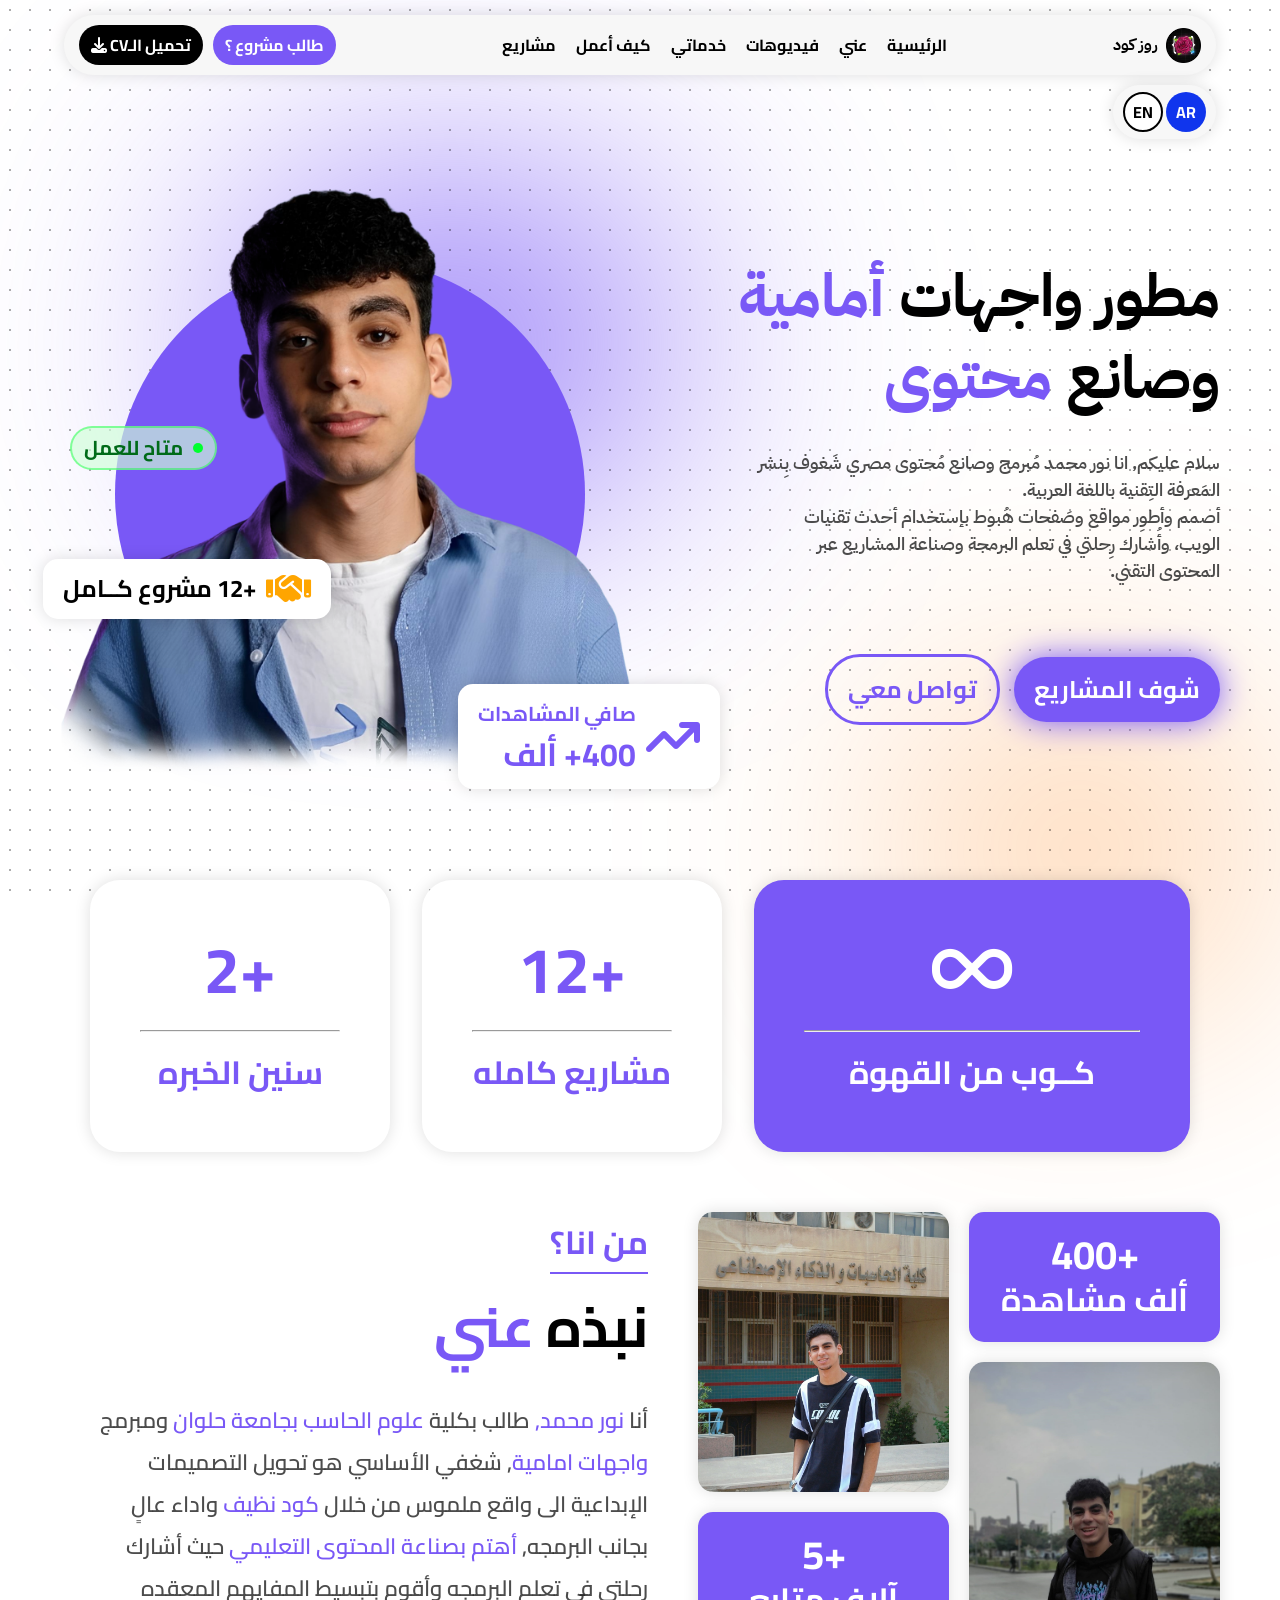
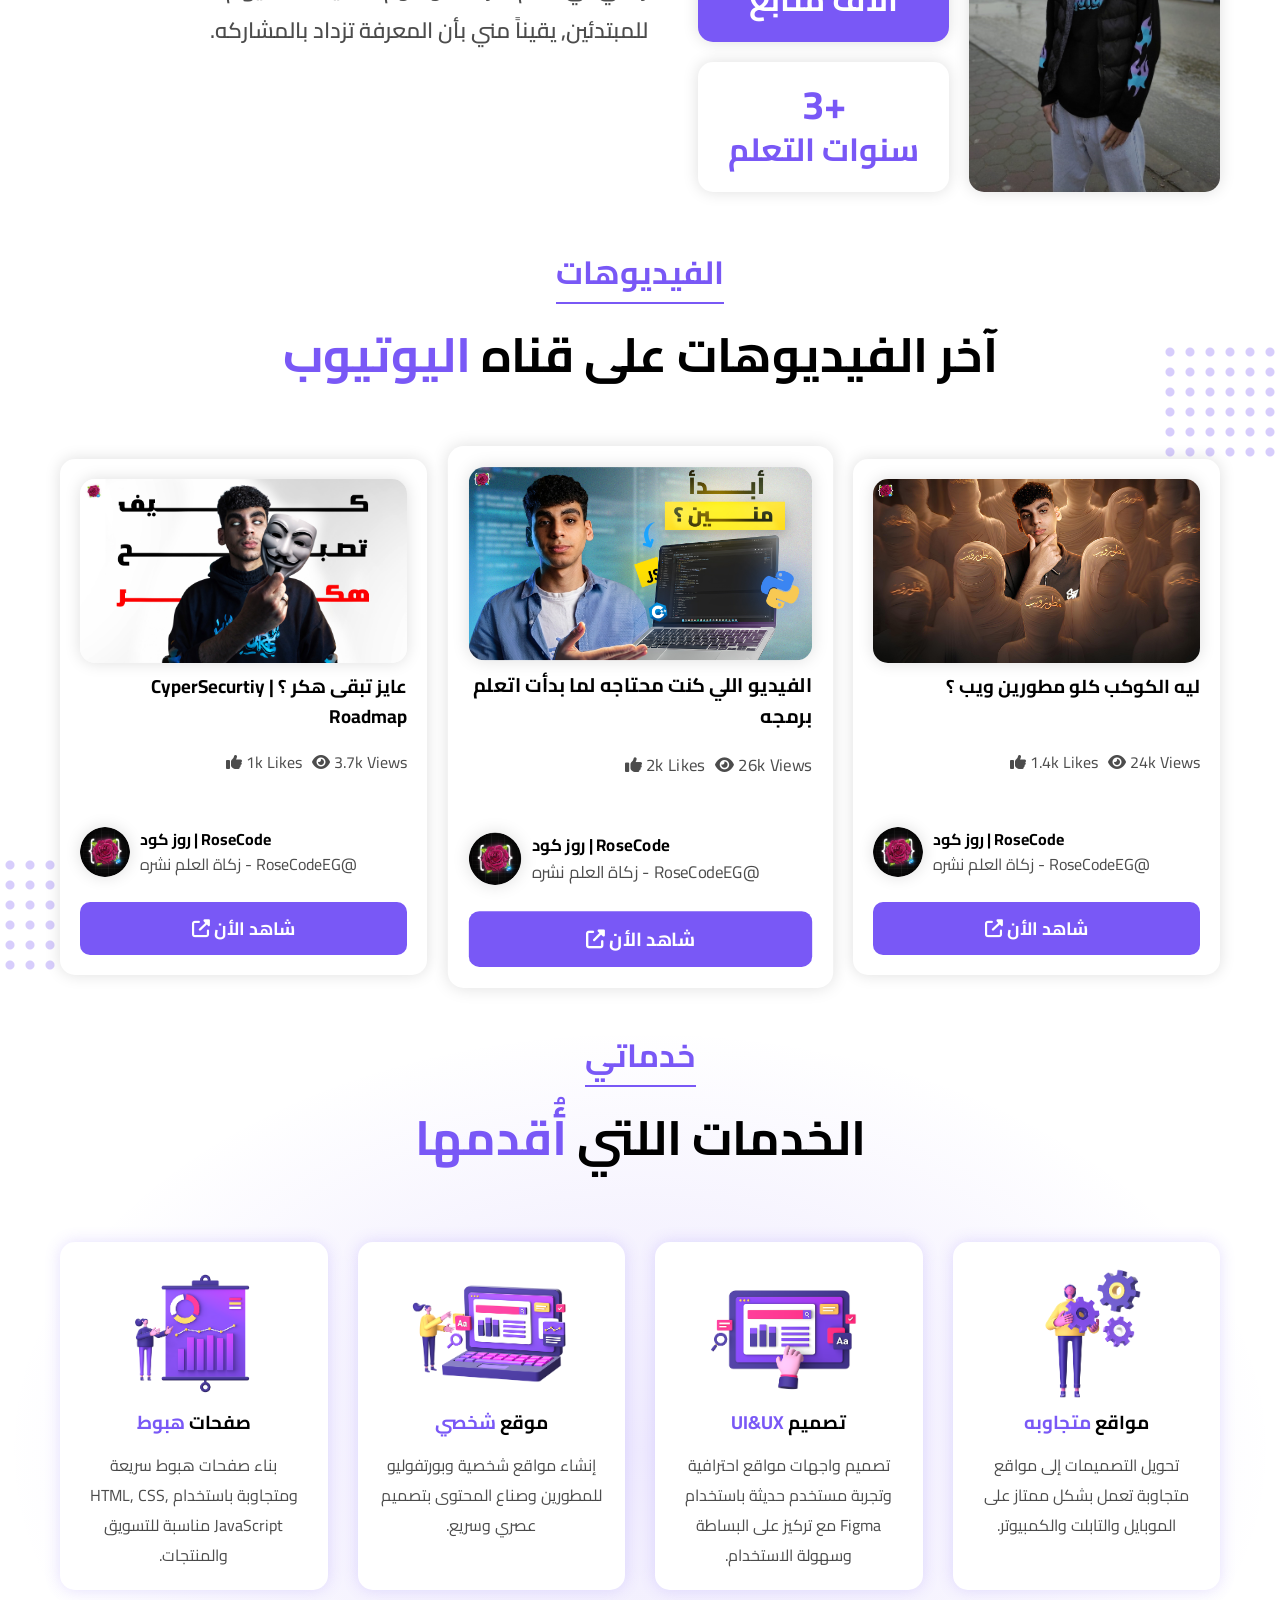
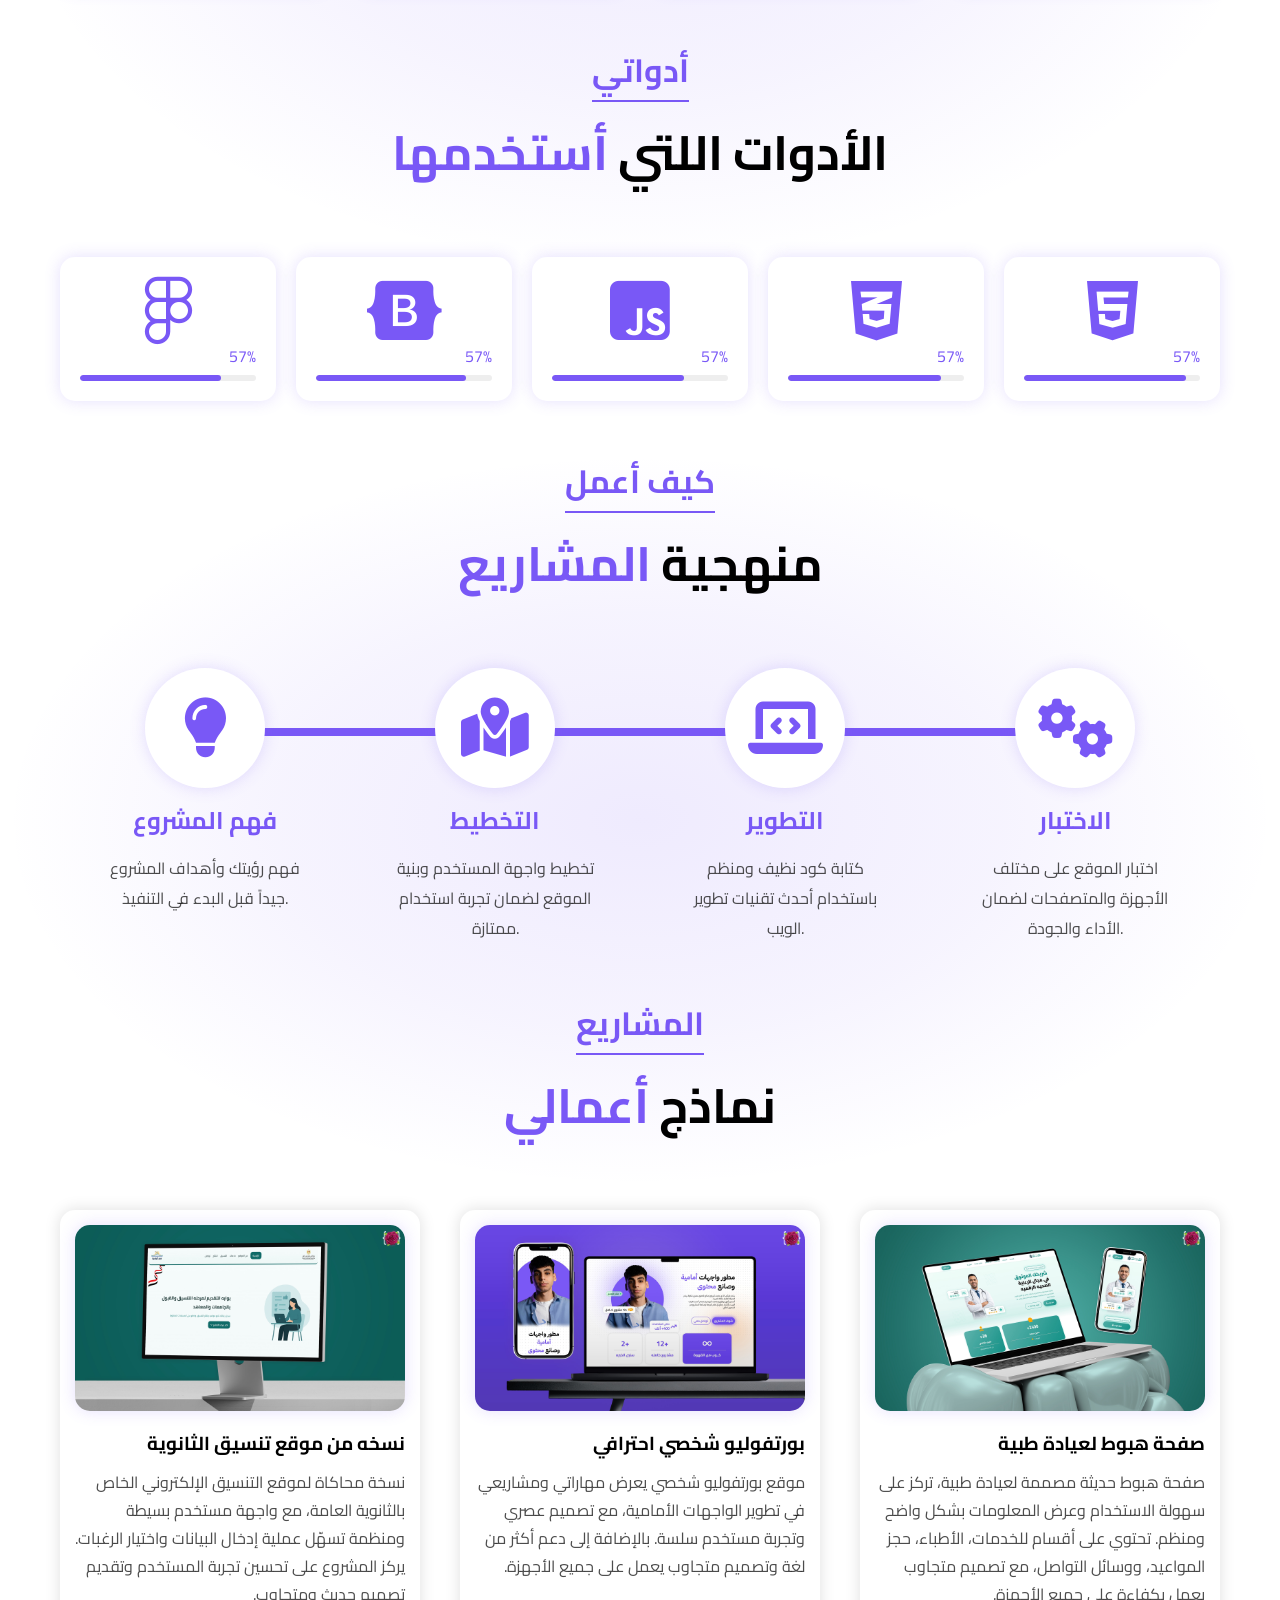
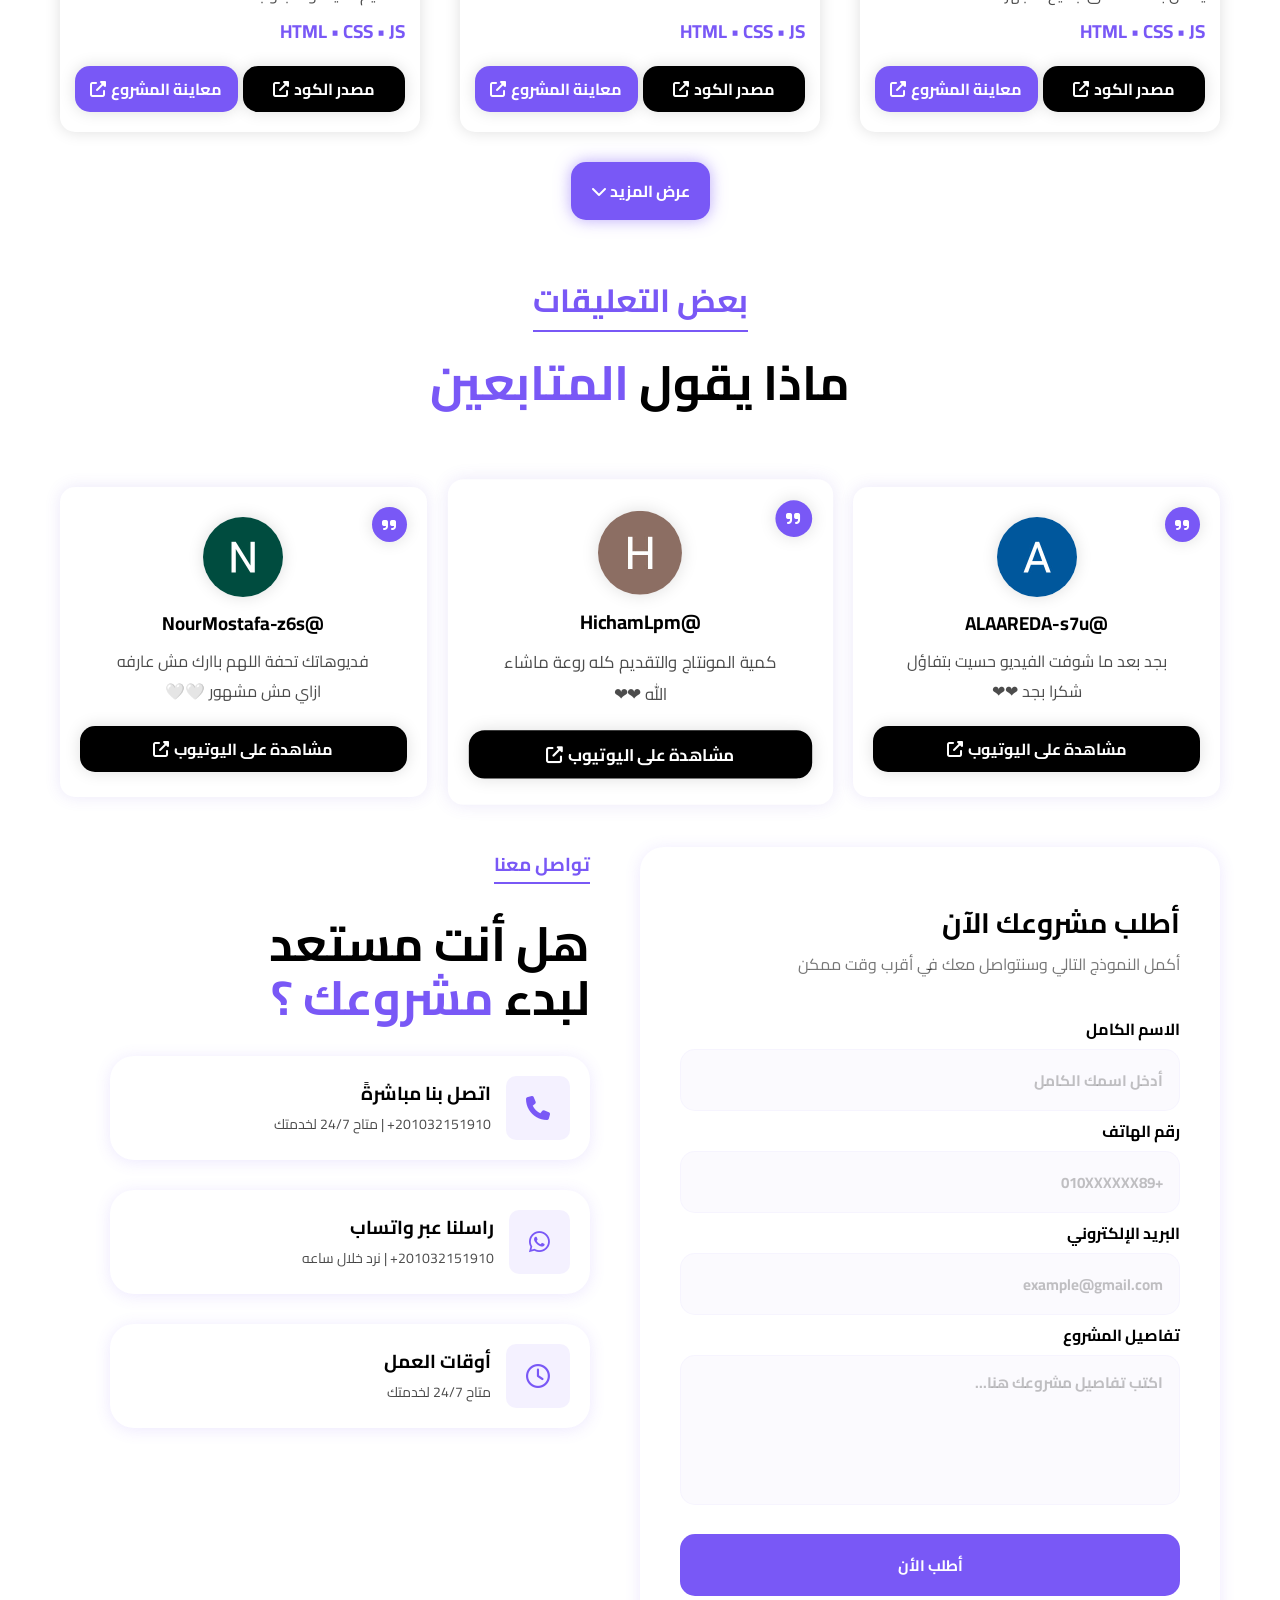
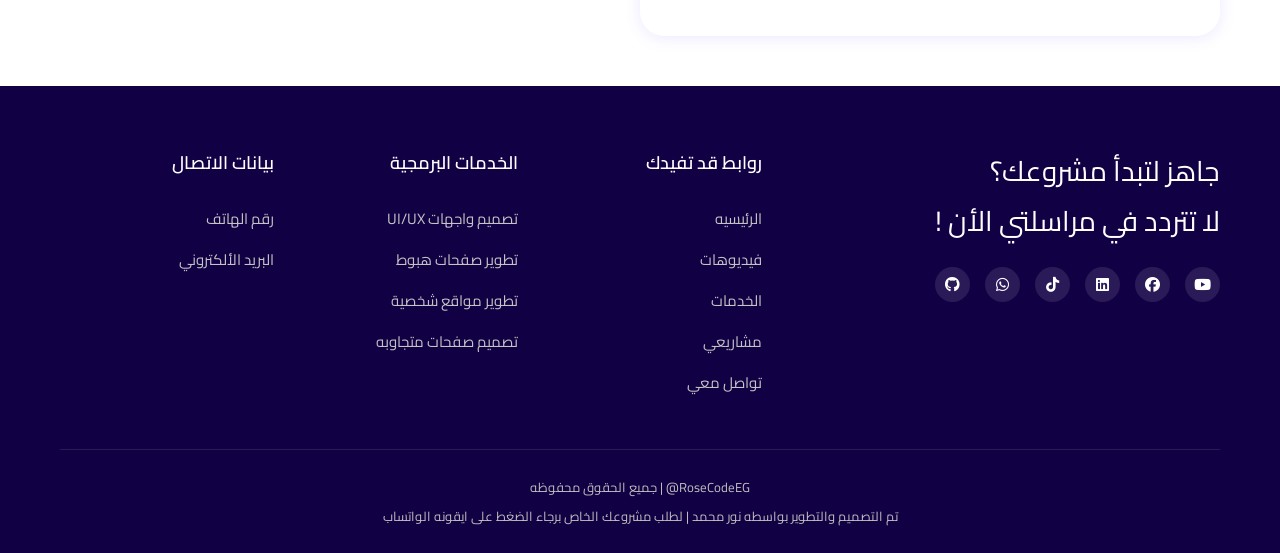
==== index.html @ 8aca24be "Add files via upload" ====
<!DOCTYPE html>
<html lang="ar" dir="rtl">
<head>
    <meta charset="UTF-8">
    <meta name="viewport" content="width=device-width, initial-scale=1.0">
    <title>نور محمد | روز كود</title>
    <!-- Favicon -->
    <link rel="icon" type="image/x-icon" href="assets/favicon/favicon.ico">
    <link rel="icon" type="image/png" sizes="32x32" href="assets/favicon/favicon-32x32.png">
    <link rel="icon" type="image/png" sizes="16x16" href="assets/favicon/favicon-16x16.png">
    <link rel="apple-touch-icon" sizes="180x180" href="assets/favicon/apple-touch-icon.png">
    <link rel="icon" type="image/png" sizes="192x192" href="assets/favicon/android-chrome-192x192.png">
    <link rel="icon" type="image/png" sizes="512x512" href="assets/favicon/android-chrome-512x512.png">
    <!-- font awesome -->
    <link rel="stylesheet" href="https://cdnjs.cloudflare.com/ajax/libs/font-awesome/6.5.1/css/all.min.css">
    <!-- CSS -->
    <link rel="stylesheet" href="style.css">
</head>
<body>
    <header>
        <nav>
            <div class="container">
                <div class="navbar">
                    <div class="logo">
                        <a href="#hero"><img src="assets/RoseCodeLogo.png" alt="logo"></a>
                        <a href="#hero" class="logo-text">روز كود</a>
                    </div>
                    <div class="center-menu">
                        <a href="#hero">الرئيسية</a>
                        <a href="#about">عني</a>
                        <a href="#videos">فيديوهات</a>
                        <a href="#services">خدماتي</a>
                        <a href="#howiwork">كيف أعمل</a>
                        <a href="#projects">مشاريع</a>
                    </div>
                    <div class="left-menu">
                        <a href="#contactus" class="gotoproj">طالب مشروع ؟</a>
                        <a href="#" class="download-cv" download>تحميل الـCV <i class="fa-solid fa-download"></i></a>
                        <div class="toggleBtn"><i class="fas fa-bars"></i></div>
                    </div>
                    <div class="lang-btn">
                        <a href="index.html" class="active">AR</a>
                        <a href="index_en.html">EN</a>
                    </div>
                </div>
            </div>
        </nav>
    </header>
    <main>
        <div class="glow glow-purple"></div>
        <div class="glow glow-orange"></div>
        <section class="hero fadeup" id="hero">
            <div class="container">
                <div class="rightside">
                    <h1>مطور واجهات <span>أمامية</span><br>وصانع <span>محتوى</span></h1>
                    <p>سلام عليكم, انا نور محمد مُبرمج وصانع مُحتوى مصري شَغوف بِنشر المَعرفة
                    التِقنية باللغة العربية. <br>أصمم وأطوِر مواقع وصَفحات هُبوط بإستخدام أحدث تقنيات الويب، وأُشارك رِحلتي في تعلم البرمجة وصناعة المشاريع عبر المحتوى التقني. </p>
                    <a href="#projects" class="gotoproduct">شوف المشاريع</a>
                    <a href="#contactus" class="gotocontact">تواصل معي</a>
                </div>
                <div class="leftside">
                    <div class="purple-circle"></div>
                    <img src="assets/person.png" alt="person">
                    <div class="totalviewbadge">
                        <i class="fa-solid fa-arrow-trend-up"></i>
                        <p>صافي المشاهدات <br><span>400+ ألف</span></p>
                    </div>
                    <div class="projectbadge">
                        <i class="fa-solid fa-handshake"></i>
                        <p>+12 مشروع كــامل</p>
                    </div>
                    <div class="freeforhirebadge">
                        <div></div>
                        <p>متاح للعمل</p>
                    </div>
                </div>
            </div>
        </section>
        <section class="stats">
            <div class="container fadeup">
                <div class="col col1">
                    <h2><i class="fas fa-infinity"></i></h2>
                    <hr>
                    <h3>كــوب من القهوة</h3>
                </div>
                <div class="col">
                    <h2 data-target="12" class="counter">0</h2>
                    <hr>
                    <h3>مشاريع كامله</h3>
                </div>
                <div class="col">
                    <h2 data-target="2" class="counter">0</h2>
                    <hr>
                    <h3>سنين الخبره</h3>
                </div>
            </div>
        </section>
        <section class="about" id="about">
            <div class="container">
                <div class="rightside">
                    <div class="gallery">
                        <div class="card"><span class="counter" data-target="400" >0</span> ألف مشاهدة</div>
                        <div class="img img1"></div>
                        <div class="img img2"></div>
                        <div class="card"><span class="counter" data-target="5" >0</span> آلاف متابع</div>
                        <div class="card exp"><span class="counter" data-target="3" >0</span> سنوات التعلم</div>
                    </div>
                </div>
                <div class="leftside">
                    <h3>من انا؟</h3>
                    <h2>نبذه <span>عني</span></h2>
                    <p>أنا <span>نور محمد, </span>طالب بكلية <span>علوم الحاسب بجامعة حلوان</span>
                    ومبرمج <span>واجهات امامية</span>, شغفي الأساسي هو تحويل التصميمات الإبداعية الى واقع ملموس من خلال 
                    <span>كود نظيف </span>واداء عالٍ<br>
                    بجانب البرمجه, <span>أهتم بصناعة المحتوى التعليمي</span> حيث أشارك رحلتي في تعلم البرمجه وأقوم بتبسيط المفايهم المعقده للمبتدئين, يقيناً مني بأن المعرفة تزداد بالمشاركه.
                    </p>
                </div>
            </div>
        </section>
        <section class="videos" id="videos">
            <div class="container">
                <div class="section-header">
                    <h3>الفيديوهات</h3>
                    <h2>آخر الفيديوهات على قناه <span> اليوتيوب</span></h2>
                </div>
                <div class="cards">
                    <div class="card">
                        <img src="assets/thumbnails/1.jpg" alt="photo">
                        <h3>ليه الكوكب كلو مطورين ويب ؟</h3>
                        <div class="statsbox">
                            <p>24k Views <i class="fas fa-eye"></i></p>
                            <p>1.4k Likes <i class="fa-solid fa-thumbs-up"></i></p>
                        </div>
                        <div class="channelbox">
                            <div class="content">
                                <a href="https://www.youtube.com/@RoseCodeEG">RoseCode  |  روز كود</p></a>
                                <a href="https://www.youtube.com/@RoseCodeEG"><span>@RoseCodeEG - زكاة العلم نشره</span></a>
                            </div>
                            <div class="logo"><a href="https://www.youtube.com/@RoseCodeEG"><img src="/assets/RoseCodeLogo.png" alt="logo"></a></div>
                        </div>
                        <div class="watchnowbtn"><a href="https://www.youtube.com/watch?v=jI1-tFvNJcE&t=11s">شاهد الأن <i class="fas fa-external-link-alt"></i></a></div>
                    </div>
                    <div class="card main">
                        <img src="assets/thumbnails/2.jpg" alt="photo">
                        <h3>الفيديو اللي كنت محتاجه لما بدأت اتعلم برمجه</h3>
                        <div class="statsbox">
                            <p>26k Views <i class="fas fa-eye"></i></p>
                            <p>2k Likes <i class="fa-solid fa-thumbs-up"></i></p>
                        </div>
                        <div class="channelbox">
                            <div class="content">
                                <a href="https://www.youtube.com/@RoseCodeEG">RoseCode  |  روز كود</p></a>
                                <a href="https://www.youtube.com/@RoseCodeEG"><span>@RoseCodeEG - زكاة العلم نشره</span></a>
                            </div>
                            <div class="logo"><a href="https://www.youtube.com/@RoseCodeEG"><img src="/assets/RoseCodeLogo.png" alt="logo"></a></div>
                        </div>
                        <div class="watchnowbtn"><a href="https://www.youtube.com/watch?v=Goh_KsaN2PU&t=431s">شاهد الأن <i class="fas fa-external-link-alt"></i></a></div>
                    </div>
                    <div class="card">
                        <img src="assets/thumbnails/3.jpg" alt="photo">
                        <h3>عايز تبقى هكر ؟ | CyperSecurtiy Roadmap</h3>
                        <div class="statsbox">
                            <p>3.7k Views <i class="fas fa-eye"></i></p>
                            <p>1k Likes <i class="fa-solid fa-thumbs-up"></i></p>
                        </div>
                        <div class="channelbox">
                            <div class="content">
                                <a href="https://www.youtube.com/@RoseCodeEG">RoseCode  |  روز كود</p></a>
                                <a href="https://www.youtube.com/@RoseCodeEG"><span>@RoseCodeEG - زكاة العلم نشره</span></a>
                            </div>
                            <div class="logo"><a href="https://www.youtube.com/@RoseCodeEG"><img src="/assets/RoseCodeLogo.png" alt="logo"></a></div>
                        </div>
                        <div class="watchnowbtn"><a href="https://www.youtube.com/watch?v=HfVN5BPHizQ&t=1s">شاهد الأن <i class="fas fa-external-link-alt"></i></a></div>
                    </div>
                </div>
            </div>
        </section>
        <section class="services" id="services">
            <div class="container">
                <div class="section-header">
                    <h3>خدماتي</h3>
                    <h2>الخدمات اللتي <span> أُقدمها</span></h2>
                </div>
                <div class="cards">
                    <div class="card">
                        <img src="assets/icons/resbonsive.png" alt="service-photo">
                        <h3>مواقع <span>متجاوبه</span></h3>
                        <p>تحويل التصميمات إلى مواقع متجاوبة تعمل بشكل ممتاز على الموبايل والتابلت والكمبيوتر.</p>
                    </div>
                    <div class="card">
                        <img src="assets/icons/ui.png" alt="service-photo">
                        <h3>تصميم <span>UI&UX</span></h3>
                        <p>تصميم واجهات مواقع احترافية وتجربة مستخدم حديثة باستخدام Figma مع تركيز على البساطة وسهولة الاستخدام.</p>
                    </div>
                    <div class="card">
                        <img src="assets/icons/portfolio.png" alt="service-photo">
                        <h3>موقع <span>شخصي</span></h3>
                        <p>إنشاء مواقع شخصية وبورتفوليو للمطورين وصناع المحتوى بتصميم عصري وسريع.</p>
                    </div>
                    <div class="card">
                        <img src="assets/icons/landing.png" alt="service-photo">
                        <h3>صفحات <span>هبوط</span></h3>
                        <p>بناء صفحات هبوط سريعة ومتجاوبة باستخدام HTML, CSS, JavaScript مناسبة للتسويق والمنتجات.</p>
                    </div>
                </div>
            </div>
        </section>
        <section class="tools" id="tools">
            <div class="container">
                <div class="section-header">
                    <h3>أدواتي</h3>
                    <h2>الأدوات اللتي <span> أستخدمها</span></h2>
                </div>
                <div class="maincontainer">
                    <div class="tool">
                        <div class="iconcontainer">
                            <i class="fa-brands fa-html5"></i>
                            <span class="percent">0%</span>
                            <div class="progress">
                                <span data-width="92%"></span>
                            </div>
                        </div>
                    </div>
                    <div class="tool">
                        <div class="iconcontainer">
                            <i class="fa-brands fa-css3-alt"></i>
                            <span class="percent">0%</span>
                            <div class="progress">
                                <span data-width="87%"></span>
                            </div>
                        </div>
                    </div>
                    <div class="tool">
                        <div class="iconcontainer">
                            <i class="fa-brands fa-square-js"></i>
                            <span class="percent">0%</span>
                            <div class="progress">
                                <span data-width="75%"></span>
                            </div>
                        </div>
                    </div>
                    <div class="tool">
                        <div class="iconcontainer">
                            <i class="fa-brands fa-bootstrap"></i>
                            <span class="percent">0%</span>
                            <div class="progress">
                                <span data-width="85%"></span>
                            </div>
                        </div>
                    </div>
                    <div class="tool">
                        <div class="iconcontainer">
                            <i class="fa-brands fa-figma"></i>
                            <span class="percent">0%</span>
                            <div class="progress">
                                <span data-width="80%"></span>
                            </div>
                        </div>
                    </div>
                </div>
            </div>
        </section>
        <section class="howiwork" id="howiwork">
            <div class="container">
                <div class="section-header">
                    <h3>كيف أعمل</h3>
                    <h2>منهجية <span>المشاريع</span></h2>
                </div>
                <div class="steps">
                    <div class="step">
                        <div class="icon">
                            <i class="fa-solid fa-lightbulb"></i>
                        </div>
                        <h3>فهم المشروع</h3>
                        <p>فهم رؤيتك وأهداف المشروع جيداً قبل البدء في التنفيذ.</p>
                    </div>
                    <div class="step">
                        <div class="icon">
                            <i class="fa-solid fa-map-location-dot"></i>
                        </div>
                        <h3>التخطيط</h3>
                        <p>تخطيط واجهة المستخدم وبنية الموقع لضمان تجربة استخدام ممتازة.</p>
                    </div>
                    <div class="step">
                        <div class="icon">
                            <i class="fa-solid fa-laptop-code"></i>
                        </div>
                        <h3>التطوير</h3>
                        <p>كتابة كود نظيف ومنظم باستخدام أحدث تقنيات تطوير الويب.</p>
                    </div>
                    <div class="step">
                        <div class="icon">
                            <i class="fa-solid fa-gears"></i>
                        </div>
                        <h3>الاختبار</h3>
                        <p>اختبار الموقع على مختلف الأجهزة والمتصفحات لضمان الأداء والجودة.</p>
                    </div>
                </div>
            </div>
        </section>
        <section class="projects" id="projects">
            <div class="container">
                <div class="section-header">
                    <h3>المشاريع</h3>
                    <h2>نماذج <span>أعمالي</span></h2>
                </div>
                <div class="cards">
                    <div class="card">
                        <div class="contentcontainer">
                            <img src="assets/projects/medcine.jpg" alt="project-img">
                            <h3>صفحة هبوط لعيادة طبية</h3>
                            <p>صفحة هبوط حديثة مصممة لعيادة طبية، تركز على سهولة الاستخدام وعرض المعلومات بشكل واضح ومنظم. تحتوي على أقسام للخدمات، الأطباء، حجز المواعيد، ووسائل التواصل، مع تصميم متجاوب يعمل بكفاءة على جميع الأجهزة.</p>
                        </div>
                        <div class="bottombox">
                            <h3 class="technologies">HTML • CSS • JS</h3>
                            <div class="btnbox">
                                <a href="https://github.com/Nour-Mohamed1111/clinicTemplate" class="srccode">مصدر الكود <i class="fas fa-external-link-alt"></i></a>
                                <a href="https://drmaher-clinic.vercel.app/" class="livedemo">معاينة المشروع <i class="fas fa-external-link-alt"></i></a>
                            </div>
                        </div>
                    </div>
                    <div class="card">
                        <div class="contentcontainer">
                            <img src="assets/projects/portfolioNew.jpg" alt="project-img">
                            <h3>بورتفوليو شخصي احترافي</h3>
                            <p>موقع بورتفوليو شخصي يعرض مهاراتي ومشاريعي في تطوير الواجهات الأمامية، مع تصميم عصري وتجربة مستخدم سلسة. بالإضافة إلى دعم أكثر من لغة وتصميم متجاوب يعمل على جميع الأجهزة.</p>
                        </div>
                        <div class="bottombox">
                            <h3 class="technologies">HTML • CSS • JS</h3>
                            <div class="btnbox">
                                <a href="#" class="srccode">مصدر الكود <i class="fas fa-external-link-alt"></i></a>
                                <a href="#" class="livedemo">معاينة المشروع <i class="fas fa-external-link-alt"></i></a>
                            </div>
                        </div>
                    </div>
                    <div class="card">
                        <div class="contentcontainer">
                            <img src="assets/projects/tansikclone.jpg" alt="project-img">
                            <h3>نسخه من موقع تنسيق الثانوية </h3>
                            <p>نسخة محاكاة لموقع التنسيق الإلكتروني الخاص بالثانوية العامة، مع واجهة مستخدم بسيطة ومنظمة تسهّل عملية إدخال البيانات واختيار الرغبات. يركز المشروع على تحسين تجربة المستخدم وتقديم تصميم حديث ومتجاوب.</p>
                        </div>
                        <div class="bottombox">
                            <h3 class="technologies">HTML • CSS • JS</h3>
                            <div class="btnbox">
                                <a href="https://github.com/Nour-Mohamed1111/tansikcloneproject" class="srccode">مصدر الكود <i class="fas fa-external-link-alt"></i></a>
                                <a href="https://tansikcloneproject.vercel.app" class="livedemo">معاينة المشروع <i class="fas fa-external-link-alt"></i></a>
                            </div>
                        </div>
                    </div>
                    <div class="card">
                        <div class="contentcontainer">
                            <img src="assets/projects/oldportfolio.jpg" alt="project-img">
                            <h3>موقعي الشخصي السابق</h3>
                            <p>موقعي الشخصي السابق, قمت ببناءه اثناء فتره دراستي للثانويه , به بعض المشاكل لكن يعتبر بداية لا بأس بها. يحتوي على عدة صفحات تعرض بعض المشاريع والتجارب التي قمت بها، مع تصميم بسيط يعكس بداياتي في تعلم تطوير مواقع الويب، ويعتبر خطوة أولى مهمة في رحلتي لتعلم البرمجة والتصميم.</p>
                        </div>
                        <div class="bottombox">
                            <h3 class="technologies">HTML • CSS • JS</h3>
                            <div class="btnbox">
                                <a href="https://github.com/Nour-Mohamed1111/OldPortfolio" class="srccode">مصدر الكود <i class="fas fa-external-link-alt"></i></a>
                                <a href="https://oldportfolio-nourmohamed.vercel.app" class="livedemo">معاينة المشروع <i class="fas fa-external-link-alt"></i></a>
                            </div>
                        </div>
                    </div>
                    <div class="card">
                        <div class="contentcontainer">
                            <img src="assets/projects/websitesaver.jpg" alt="project-img">
                            <h3>تطبيق أرشفة المواقع مع نظام الفلترة</h3>
                            <p>مشروع "CRUD" متكامل لإدارة الروابط، يعتمد على الـ JavaScript لإدارة منطق إضافة وحذف المواقع وتصنيفها ديناميكياً. الواجهة تدعم نظام فلترة متقدم (Filtering System) لعرض فئات معينة، مع تنفيذ نظام حفظ بيانات يضمن عدم ضياعها حتى بعد إغلاق المتصفح أو إعادة تحميل الصفحة.</p>
                        </div>
                        <div class="bottombox">
                            <h3 class="technologies">HTML • CSS • JS</h3>
                            <div class="btnbox">
                                <a href="https://github.com/Nour-Mohamed1111/WebsiteSaver" class="srccode">مصدر الكود <i class="fas fa-external-link-alt"></i></a>
                                <a href="https://website-saver-five.vercel.app" class="livedemo">معاينة المشروع <i class="fas fa-external-link-alt"></i></a>
                            </div>
                        </div>
                    </div>
                    <div class="card">
                        <div class="contentcontainer">
                            <img src="assets/projects/taphack.jpg" alt="project-img">
                            <h3>أداة إدارة وصيانه اجهزة الأندرويد</h3>
                            <p>أداة مكتبية تم تطويرها باستخدام Python لتسهيل إدارة وصيانة أجهزة Android، حيث توفر مجموعة من الوظائف المتقدمة مثل إعادة ضبط النظام وتنفيذ أوامر مخصصة لتحسين التحكم في الجهاز.
                            تم استخدام الأداة في سيناريوهات عملية وحققت نتائج فعلية، وساهمت في تحقيق دخل أثناء فترة دراستي.</p>
                        </div>
                        <div class="bottombox">
                            <h3 class="technologies">Python</h3>
                            <div class="btnbox">
                                <a href="https://github.com/Nour-Mohamed1111/AndroidFormat-App" class="srccode">مصدر الكود <i class="fas fa-external-link-alt"></i></a>
                                <a href="https://github.com/Nour-Mohamed1111/AndroidFormat-App" class="livedemo">معاينة المشروع <i class="fas fa-external-link-alt"></i></a>
                            </div>
                        </div>
                    </div>
                    <div class="card">
                        <div class="contentcontainer">
                            <img src="assets/projects/adidas.jpg" alt="project-img">
                            <h3>واجهة بسيطه لأديداس</h3>
                            <p>واجهة بسيطة لشركة اديداس اثناء فترة تدريبي على مشاريع في بداية تعلمي تصميم مواقع الويب .</p>
                        </div>
                        <div class="bottombox">
                            <h3 class="technologies">HTML • CSS</h3>
                            <div class="btnbox">
                                <a href="https://github.com/Nour-Mohamed1111/AdidasTemplete" class="srccode">مصدر الكود <i class="fas fa-external-link-alt"></i></a>
                                <a href="https://adidastemplete.vercel.app" class="livedemo">معاينة المشروع <i class="fas fa-external-link-alt"></i></a>
                            </div>
                        </div>
                    </div>
                    <div class="card">
                        <div class="contentcontainer">
                            <img src="assets/projects/apple.jpg" alt="project-img">
                            <h3>واجهة بسيطه لأبل</h3>
                            <p>واجهة بسيطة لشركة أبل  ببناءه اثناء فترة تدريبي على مشاريع في بداية تعلمي تصميم مواقع الويب .</p>
                        </div>
                        <div class="bottombox">
                            <h3 class="technologies">HTML • CSS • JS</h3>
                            <div class="btnbox">
                                <a href="https://github.com/Nour-Mohamed1111/AppleTemplate" class="srccode">مصدر الكود <i class="fas fa-external-link-alt"></i></a>
                                <a href="https://apple-gallery.vercel.app" class="livedemo">معاينة المشروع <i class="fas fa-external-link-alt"></i></a>
                            </div>
                        </div>
                    </div>
                    <div class="card">
                        <div class="contentcontainer">
                            <img src="assets/projects/youtube.jpg" alt="project-img">
                            <h3>أداة تنزيل الفيديوهات من اليوتيوب</h3>
                            <p>مشروع مبني على بايثون يتيح تحميل أي فيديو من اليوتيوب بسهولة على جهاز الكمبيوتر، مع إمكانية اختيار الجودة والصيغة المناسبة للمستخدم.</p>
                        </div>
                        <div class="bottombox">
                            <h3 class="technologies">Python</h3>
                            <div class="btnbox">
                                <a href="https://github.com/Nour-Mohamed1111/YoutubeDownloader-Tool" class="srccode">مصدر الكود <i class="fas fa-external-link-alt"></i></a>
                                <a href="https://github.com/Nour-Mohamed1111/YoutubeDownloader-Tool" class="livedemo">معاينة المشروع <i class="fas fa-external-link-alt"></i></a>
                            </div>
                        </div>
                    </div>
                </div>
                <div class="btncontainer">
                    <button class="viewmorebtn">عرض المزيد <i class="fa-solid fa-chevron-down"></i></button>
                </div>
            </div>
        </section>
        <section class="comments">
            <div class="container">
                <div class="section-header">
                    <h3>بعض التعليقات </h3>
                    <h2>ماذا يقول <span>المتابعين</span></h2>
                </div>
                <div class="commentscontainer">
                    <div class="col">
                        <div class="qouteicon"><i class="fas fa-quote-right"></i></div>
                        <div class="cardheader">
                            <div class="avatar"><img src="assets/comments/A.jpg" alt="user-icon"></div>
                            <h3 class="user-name">@ALAAREDA-s7u</h3>
                            <p>بجد بعد ما شوفت الفيديو حسيت بتفاؤل شكرا بجد ❤❤</p>
                        </div>
                        <a href="https://youtu.be/Goh_KsaN2PU?si=n84xpxKP0ulunMAK">مشاهدة على اليوتيوب <i class="fas fa-external-link-alt"></i></a>
                    </div>
                    <div class="col main">
                        <div class="qouteicon"><i class="fas fa-quote-right"></i></div>
                        <div class="cardheader">
                            <div class="avatar"><img src="assets/comments/H.jpg" alt="user-icon"></div>
                            <h3 class="user-name">@HichamLpm</h3>
                            <p> كمية المونتاج والتقديم كله روعة ماشاء الله  ❤❤ </p>
                        </div>
                        <a href="https://youtu.be/jI1-tFvNJcE?si=66Rv6hxrEJH5Phdz">مشاهدة على اليوتيوب <i class="fas fa-external-link-alt"></i></a>
                    </div>
                    <div class="col">
                        <div class="qouteicon"><i class="fas fa-quote-right"></i></div>
                        <div class="cardheader">
                            <div class="avatar"><img src="assets/comments/N.jpg" alt="user-icon"></div>
                            <h3 class="user-name">@NourMostafa-z6s</h3>
                            <p> فديوهاتك تحفة اللهم باارك مش عارفه ازاي مش مشهور 🤍🤍</p>
                        </div>
                        <a href="https://youtu.be/HfVN5BPHizQ?si=X5KA5ShtnLzOhvTB">مشاهدة على اليوتيوب <i class="fas fa-external-link-alt"></i></a>
                    </div>
                </div>
            </div>
        </section>
        <section class="contactus" id="contactus">
            <div class="container">
                <div class="rightside">
                    <form id="contact-form">
                        <h3>أطلب مشروعك الآن</h3>
                        <p>أكمل النموذج التالي وسنتواصل معك في أقرب وقت ممكن</p>
                        <label for="username">الاسم الكامل</label>
                        <input type="text" name="entry.NAME_ID" id="username" placeholder="أدخل اسمك الكامل" required>
                        <label for="phonenumber">رقم الهاتف</label>
                        <input type="tel" name="entry.PHONE_ID" id="phonenumber" placeholder="+010XXXXXX89" required>
                        <label for="email">البريد الإلكتروني</label>
                        <input type="email" name="entry.EMAIL_ID" id="email" placeholder="example@gmail.com" required>
                        <label for="details">تفاصيل المشروع</label>
                        <textarea name="entry.DETAILS_ID" id="details" placeholder="اكتب تفاصيل مشروعك هنا..." ></textarea>
                        <input type="submit" value="أطلب الأن" class="submitBtn" id="submitBtn">
                    </form>
                </div>
                <div class="leftside">
                    <h3>تواصل معنا</h3>
                    <h2>هل أنت مستعد <br>لبدء <span>مشروعك ؟</span></h2>
                    <div class="col1">
                        <i class="fa-solid fa-phone"></i>
                        <div class="content">
                            <h3>اتصل بنا مباشرةً</h3>
                            <p>201032151910+ | متاح 24/7 لخدمتك</p>
                        </div>
                    </div>
                    <div class="col2">
                        <i class="fa-brands fa-whatsapp"></i>
                        <div class="content">
                            <h3>راسلنا عبر واتساب</h3>
                            <p>201032151910+ | نرد خلال ساعه</p>
                        </div>
                    </div>
                    <div class="col3">
                        <i class="fa-regular fa-clock"></i>
                        <div class="content">
                            <h3>أوقات العمل</h3>
                            <p>متاح 24/7 لخدمتك</p>
                        </div>
                    </div>
                </div>
            </div>
        </section>
    </main>
    <footer>
        <div class="container">
            <div class="topContainer">
                <div class="col1">
                    <p>جاهز لتبدأ مشروعك؟<br> لا تتردد في مراسلتي الأن !</p>
                    <div class="socialicons">
                        <a href="https://www.youtube.com/@RoseCodeEG"><i class="fa-brands fa-youtube"></i></a>
                        <a href="https://www.facebook.com/nour.mohamed.164438/"><i class="fa-brands fa-facebook"></i></a>
                        <a href="https://www.linkedin.com/in/nour-mohamed-538516377/"><i class="fa-brands fa-linkedin"></i></a>
                        <a href="https://www.tiktok.com/@rosecode.eg"><i class="fa-brands fa-tiktok"></i></a>
                        <a href="https://wa.me/201032151910"><i class="fa-brands fa-whatsapp"></i></a>
                        <a href="https://github.com/Nour-Mohamed1111"><i class="fa-brands fa-github"></i></a>
                    </div>
                </div>
                <div class="col2">
                    <h2>روابط قد تفيدك</h2>  
                    <a href="#hero">الرئيسيه</a>
                    <a href="#videos">فيديوهات</a>
                    <a href="#services">الخدمات</a>
                    <a href="#projects">مشاريعي</a>  
                    <a href="#contactus">تواصل معي</a>  
                </div>
                <div class="col3">
                    <h2>الخدمات البرمجية</h2>
                    <a href="#contactus">تصميم واجهات UI/UX</a>
                    <a href="#contactus">تطوير صفحات هبوط </a>
                    <a href="#contactus">تطوير مواقع شخصية  </a>
                    <a href="#contactus"> تصميم صفحات متجاوبه </a>
                </div>
                <div class="col4">
                    <h2>بيانات الاتصال</h2>
                    <a href="tel:+201032151910">رقم الهاتف</a>
                    <a href="email:+rosecontactforbusiness@gmail.com">البريد الألكتروني </a>
                </div>
            </div>
            <div class="bottomContainer">
                <p>RoseCodeEG@ | جميع الحقوق محفوظه</p>
                <p>تم التصميم والتطوير بواسطه نور محمد | لطلب مشروعك الخاص برجاء الضغط على ايقونه الواتساب</p>
            </div>
        </div>
    </footer>
    <button id="scrollTopBtn"><i class="fa-solid fa-arrow-up"></i></button>
<script src="main.js"></script>
</body>
</html>
---- style.css ----
/* global Rules */
@import url('https://fonts.googleapis.com/css2?family=Cairo:wght@200..1000&family=Poppins:ital,wght@0,100;0,200;0,300;0,400;0,500;0,600;0,700;0,800;0,900;1,100;1,200;1,300;1,400;1,500;1,600;1,700;1,800;1,900&display=swap');
@import url('https://fonts.googleapis.com/css2?family=IBM+Plex+Sans+Arabic:wght@100;200;300;400;500;600;700&display=swap');
:root{
    --font-primary:#000;
    --font-seccond:#222222cf;
    --purple:#7958F6;
    --gray:#F7F7F7;
    --shadow:0 0 16px #00000021;
    --rounded-circle: 35px;
    --rounded-square:15px;
}
*{
    padding: 0;
    margin: 0;
    box-sizing: border-box;
}
ul{
    list-style: none;
}
a{
    text-decoration: none;
    display: block;
}
body{
    font-family: "Poppins", sans-serif;

}
html[lang="ar"] body {
    font-family: 'Cairo', sans-serif;
}
html{
    scroll-behavior: smooth;
}
.container{
    margin: auto;
    padding: 0 20px;
}
@media (max-width:1200px){
    .container{
        width: 90%;
    }
}
@media (min-width:1200px){
    .container{
        width: 1200px;
    }
}
.fadeup {
    opacity: 0;
    transform: translateY(40px);
    animation: fadeUp 1s ease forwards;
}
@keyframes fadeUp {
  from{
    opacity: 0;
    transform: translateY(40px);
  }

  to{
    opacity: 1;
    transform: translateY(0);
  }
}
.section-header{
    margin-top: 50px;
    display: flex;
    justify-content: center;
    align-items:center;
    flex-direction: column;
}
.section-header h3{
    color:var(--purple);
    font-size: 32px;
    border-bottom:2px solid var(--purple);
    width: fit-content;
}
.section-header h2{
    font-size: 48px;
    margin: 5px 0 60px 0;
    text-align: center;
}
.section-header span{
    color:var(--purple);
}
@media (max-width:560px){
.section-header h2{
    font-size: 38px;
    margin: 20px 0 60px 0;
    line-height: 50px;
}
.section-header h3{
    font-size: 27px;
}
}
#scrollTopBtn {
    position: fixed;
    bottom: 30px;
    right: 30px;
    background-color: var(--purple);
    color: white;
    border: none;
    padding: 12px 16px;
    border-radius: 50%;
    font-size: 18px;
    cursor: pointer;
    display: none;
    z-index: 999;
    transition: .4s ease;
}
#scrollTopBtn:hover {
    opacity: 0.8;
}
/* global Rules End */
/* navbar */
nav .container .navbar div{
    display: flex;
    align-items: center;
    font-weight: bold;
}
nav .container a{
    color: var(--font-primary);
}
nav .container{
    position: relative;
}
nav .container .navbar{
    display: flex;
    justify-content: space-between;
    align-items: center; 
    height: 60px;
    background: var(--gray);
    z-index: 1000;
    box-shadow: var(--shadow);
    border-radius: var(--rounded-circle);
    transform: translateX(-50%);
    top: 15px;
    left: 50%;
    text-wrap: nowrap;
    position: fixed;
    width: 90%;
    padding: 0 15px;
}
html[lang="ar"] nav .container .logo-text{
    font-family: 'IBM Plex Sans Arabic', sans-serif;
}
nav .container .logo a img{
    width: 35px;
    margin-left: 8px;
    display: flex;
    align-items: center;
}
html[lang="en"] nav .container .logo a img{
    margin: 0 8px 0 0;
}
nav .container .center-menu{
    gap:20px;
}
nav .container .center-menu a{
    position: relative;
}
nav .container .center-menu a::after{
    content: '';
    position: absolute;
    bottom: -8px;
    left: 50%;
    transform: translateX(-50%);
    width: 0;
    height: 3px;
    background-color: var(--font-primary);
    transition: width .4s ease;
}
nav .container .center-menu a:hover::after{
    width: 80%;
    border-radius: 8px;
}
nav .container .left-menu{
    gap:10px;
}
nav .container .left-menu a{
    padding: 5px 12px;
    border-radius: var(--rounded-circle);
    transition: .4s ease;
}
nav .container .left-menu a:hover{
    opacity: .8;
}
nav .container .left-menu .gotoproj{
    background-color: var(--purple);
    color: #fff;
}
nav .container .left-menu .download-cv{
    background-color: #000;
    color: #fff;
}
header .lang-btn{
    background-color: var(--gray);
    padding: 5px;
    display: flex;
    position: absolute;
    top: 70px;
    right: 0;
    padding: 7px 10px;
    box-shadow: var(--shadow);
    border-radius: var(--rounded-circle);
    gap: 3px;
    z-index: 2;
}
header .lang-btn a{
    width: 40px;
    height: 40px;
    background-color: #fff;
    border: 2px solid #000;
    border-radius: 50%;
    display: flex;
    justify-content: center;
    align-items: center;
}
header .lang-btn a.active{
    background-color: #1035ED;
    color: #fff;
    border:none;
}
nav .container .navbar .toggleBtn{
    display: none;
    cursor: pointer;
}
@media (max-width:1200px){
    nav .container .navbar .center-menu{
        display: none; 
        flex-direction: column;
        position: absolute;
        top: 65px;
        left: 0;
        background: var(--gray);
        width: 100%;
        border-radius: var(--rounded-circle);
        box-shadow: 0 5px 15px rgba(0,0,0,0.2);
        z-index: 999;
        text-align: center;
        gap: 0;
    }
    nav .container .center-menu a{
        padding:15px 0 15px 0;
        width: 80%;
    }
    nav .container .center-menu a::after{
        display: none;
    }
    nav .container .navbar .center-menu a:not(:last-child){
        border-bottom: 1px solid rgba(0, 0, 0, 0.524);
    }
    nav .container .navbar .center-menu.show {
        display: flex;
    }
    nav .container .navbar .toggleBtn{
        display: flex;
        align-items: center;
        font-size: 18px;
    }
}
@media (max-width:568px){
    nav .container .logo-text{
        display: none;
    }
    nav .container .navbar .left-menu{
        font-size: 12px;
        gap: 4px;
    }
}
/* navbar end */
/* hero */
main .hero{
    height: 100vh;
    background-image: radial-gradient(circle, rgba(0, 0, 0, 0.324) 1px, transparent 1px);
    background-size: 20px 20px;
    position: relative;
    overflow: hidden;
}
main .hero .container{
    display: flex;
    align-items: center;
    height: 100%;
}
.glow{
    position: absolute;
    width: 700px;
    height: 400px;
    filter: blur(120px);
    z-index: -2;
    overflow: hidden;
}
.glow-purple{
    background: radial-gradient(circle, var(--purple), transparent 80%);
    top: 145px;
    left: 100px;
}
html[lang="en"] .glow-purple{
    left: auto;
    right: 100px;
}
.glow-orange{
    background: radial-gradient(circle, rgba(255, 119, 0, 0.404), transparent 70%);
    bottom: -150px;
    right: -150px;
}
html[lang="en"] .glow-orange{
    right: auto;
    left: -150px;
}
main .hero .container .rightside{
    width: 50%;
}
main .hero .container .rightside h1{
    font-size: 60px;
    line-height: 82px;
    margin-top: 80px;
}
html[lang="ar"] main .hero .container .rightside h1{
    font-family: 'IBM Plex Sans Arabic', sans-serif;
}
html[lang="en"] main .hero .container .rightside h1{
    font-size: 52px;
    line-height: 60px;
}
main .hero .container .rightside h1 span{
    color: var(--purple);
}
main .hero .container .rightside p{
    width: 80%;
    font-weight:600;
    color: var(--font-seccond);
    margin: 30px 0 70px 0;
    font-size: 18px;
}
html[lang="ar"] main .hero .container .rightside p{
    font-family: 'IBM Plex Sans Arabic', sans-serif;
}
html[lang="en"] main .hero .container .rightside p{
    font-weight:400;
}
main .hero .container .rightside a{
    padding: 10px 20px;
    border-radius: var(--rounded-circle);
    display: inline-block;
    font-size: 24px;
    font-weight: bold;
    transition: .4s ease;
}
main .hero .container .rightside .gotoproduct{
    background-color: var(--purple);
    color: #fff;
    box-shadow: 0 0 32px var(--purple);
    margin: 0 0 0 10px;
}
html[lang="en"] main .hero .container .rightside .gotoproduct{
    margin: 0 10px 0 0;
}
main .hero .container .rightside .gotoproduct:hover{
    box-shadow: 0 0 48px var(--purple);
    transform: translateY(-3px);
}
main .hero .container .rightside .gotocontact{
    color: var(--purple);
    border: 3px solid var(--purple);
}
main .hero .container .rightside .gotocontact:hover{
    background-color: var(--purple);
    color: #fff;
    transform: translateY(-3px);
}
main .hero .leftside{
    position: relative;
    width: 50%;
    display: flex;
    align-items: center;
    justify-content: center;
    margin-top: 50px;
    font-weight: bolder;
    font-size: 20px;
    line-height:40px;
}
main .hero .leftside img{
    width: 600px;
    z-index: 1;
}
.purple-circle,.totalviewbadge,.projectbadge,.freeforhirebadge{
    position: absolute;
}
.totalviewbadge,.projectbadge{
    z-index: 2;
    display: flex;
    gap: 10px;
    padding: 10px 20px;
    border-radius: var(--rounded-square);
    box-shadow: var(--shadow);
    animation: float 4s ease-in-out infinite;
}
@keyframes float{
    0%{
        transform: translateY(0px);
    }
    50%{
        transform: translateY(-10px);
    }
    100%{
        transform: translateY(0px);
    }
}
.purple-circle{
    width: 470px;
    height: 470px;
    bottom:60px;
    background-color: var(--purple);
    border-radius: 50%;
}
.totalviewbadge{
    bottom: 0;
    right: -80px;
    background-color: #fff;
    color: var(--purple);
}
.totalviewbadge i{
    display: flex;
    align-items: center;
    font-size: 48px;
}
.totalviewbadge span{
    font-size: 32px;
}
.projectbadge i{
    display: flex;
    align-items: center;
    font-size: 36px;
    color: orange;
}
.projectbadge{
    background-color: #fff;
    left: -17px;
    bottom: 170px;
    font-size: 24px;
}
.freeforhirebadge{
    z-index: 2;
    background-color: #d1ffd8aa;
    border: 2px solid #00ff2f6d;
    color: #006B19 ;
    padding: 0 12px;
    border-radius: var(--rounded-circle);
    left: 10px;
    top: 265px;
    display: flex;
    align-items: center;
    gap: 10px;
    animation: float 4s ease-in-out infinite;
}
.freeforhirebadge div{
    content: '';
    width: 10px;
    height: 10px;
    background-color: #00FF2F;
    border-radius: 50%;
}
@media (max-width:1200px){
    main .hero{
        height: fit-content;
    }
    main .hero .container{
        flex-direction: column-reverse;
    }
    main .hero .container .rightside{
        width: 100%;
        text-align: center;
        display: flex;
        flex-direction: column;
        align-items: center;
    }
    main .hero .container .rightside h1{
        font-size: 42px;
        line-height: 60px;
        margin-top: 0px;
    }
    main .hero .container .rightside p{
        width: 100%;
    }
    main .hero .container .rightside .gotoproduct{
        margin: 0;
    }
    html[lang="en"] main .hero .container .rightside .gotoproduct{
        margin: 0;
    }
    main .hero .container .rightside a{
        margin: 10px 0;
        width: 100%;
    }
    .totalviewbadge{
        right: 55px;
    }
    .projectbadge{
        left:20px;
    }
    .freeforhirebadge{
        left: 185px;
    }
    main .hero .leftside{
        width: 100%;
        margin-top: 60px;
    }
}
@media (max-width:980px){
    .totalviewbadge{
        display: none;
    }
    .projectbadge{
        display: none;
    }
    .freeforhirebadge{
        display: none;
    }
    main .hero .leftside img{
        width: 550px;
    }
    nav .container .navbar .lang-btn a{
        width: 35px;
        height: 35px;
        font-size: 14px;
    }
}
@media (max-width:480px){
    .glow{
        display: none;
    }
}
/* hero end */
/* stats */
.stats{
    margin-top: -40px;
    padding: 10px 0;
}
.stats .container{
    display: flex;
    gap: 32px;
    justify-content: center;
    padding: 10px 50px 20px 50px;
}
.stats .container .col{
    background-color: #fff;
    padding: 30px 50px 50px 50px;
    border-radius: 30px;
    text-align: center;
    min-height: fit-content;
    min-width:fit-content;
    width: 300px;
    box-shadow: var(--shadow);
    display: flex;
    flex-direction: column;
    justify-content: center;
    align-items:center;
    transition: 1s ease;
}
.stats .container .col:hover{
    scale: 1.05;
}
.stats .container .col1{
flex:2;
background-color:var(--purple);
}
.stats .container .col h2{
    font-size: 64px;
    color:var(--purple)
}
.stats .container .col h3{
    padding-top: 10px ;
    font-size: 32px;
    color:var(--purple);
}
.stats .container .col1 i,
.stats .container .col1 h3{
    color:#fff;
}
.stats .container .col1 i{
    font-size: 64px;
}
.stats .container .col hr{
    width: 100%;
}
@media (max-width:1200px) {
    .stats{
        margin-top: 0;
    }
    .stats .container{
        flex-direction: column;
        align-items: center;
        padding: 20px;
        padding-top: 30px;
    }
    .stats .container .col{
        width: 100%;
    }
}
/* stats end */
/* about */
.about .container{
    margin-top: 30px;
    display: flex;
}
.about .container .rightside{
    width: 45%;
}
.about .container .rightside .gallery {
    display: grid;
    grid-template-columns: 1fr 1fr;
    grid-template-rows: repeat(4,130px);
    gap: 20px;
    width: 100%;
}
.about .container .rightside .img {
    border-radius: var(--rounded-square);
    background-size: cover;
    background-position: center;
    box-shadow:var(--shadow);
}
.about .container .rightside .img1 {
    background-image: url("/assets/photo2.jpg");
    grid-row: span 2; 
}
.about .container .rightside .img2 {
    background-image: url("/assets/photo1.jpg");
    grid-row: span 3;
}
.about .container .rightside .card {
    display: flex;
    align-items: center;
    justify-content: center;
    flex-direction: column;
    color: #fff;
    background-color:var(--purple);
    border-radius: var(--rounded-square);
    font-weight: bold;
    font-size: 32px;
    line-height: 45px;
    text-align: center;
    box-shadow:var(--shadow);
}
html[lang="en"] .about .container .rightside .card:not(.exp) span::after{
    content: "K";
}
.about .container .rightside .gallery .card span{
    font-size: 40px;
}
.about .container .rightside .gallery .exp{
    background-color:#fff;
    color:var(--purple)
}
.about .container .leftside{
    width: 55%;
    padding: 0 50px 0 20px;
    display: flex;
    flex-direction: column;
}
html[lang="en"] .about .container .leftside{
    padding-left: 50px;
}
.about .container .leftside h3{
    color:var(--purple);
    font-size: 32px;
    border-bottom:2px solid var(--purple);
    width: fit-content;
}
.about .container .leftside h2{
    font-size: 56px;
}
.about .container .leftside span{
    color:var(--purple);
}
.about .container .leftside p{
    font-size: 22px;
    font-weight: 600;
    color:var(--font-seccond);
    margin-top: 20px;
}
@media (max-width:1200px) {
    .about .container{
        flex-direction: column-reverse;
        align-items: center;
        margin-top: 0;
    }
    .about .container  .rightside,
    .about .container  .leftside,
    .about .container  .leftside p{
        width: 100%;
        align-items:center;
    }
    .about .container  .leftside{
        padding: 0;
    }
    .about .container  .rightside{
        margin-top: 30px;
    }
}
@media (max-width:560px){
    .about .container{
        padding: 0 20px;
    }
    .about .container .rightside .gallery{
        grid-template-columns: 1fr;
        grid-template-rows: repeat(6,130px);
    }
    .about .container .rightside{
        margin-top: 30px;
    }
    .about .container .rightside .img2{
        display: none;
    }
    .about .container .rightside .img1{
        grid-row: span 3;
    }
    .about .container .leftside h2{
        font-size: 46px;
    }
    .about .container .rightside p{
        font-size: 20px;
    }
    html[lang="en"] .about .container .leftside{
    padding-left: 0px;
}
}
/* about end */
/* videos */
.videos {
    position: relative;
}
.videos::before,
.videos::after {
    content: "";
    position: absolute;
    width: 120px;
    height: 120px;
    background: radial-gradient(circle, var(--purple) 4px, transparent 5px);
    background-size: 20px 20px;
    opacity: 0.3;
    z-index: -1;
}
.videos::before {
    top: 100px;
    right: 0;
}
.videos::after {
    bottom: 0px;
    left: 0;
}
.videos .cards{
    display: grid;
    grid-template-columns: repeat(3,1fr);
    gap: 30px;
}
.videos .cards .card{
    background-color:#fff;
    box-shadow:var(--shadow);
    border-radius:var(--rounded-square);
    padding: 20px;
    transition: .4s ease;
}
.videos .cards .card.main{
    scale: 1.05;
}
.videos .cards .card.main:hover{
    scale: 1.1;
}
.videos .cards .card:hover{
    scale: 1.05;
}
.videos .cards .card img{
    width: 100%;
    border-radius:var(--rounded-square);
    box-shadow:var(--shadow)
}
.videos .cards .card h3{
    height: 60px;
    line-height: 30px;
    margin-bottom: 15px;
}
.videos .cards .card .statsbox{
    display: flex;
    gap: 10px;
    color:var(--font-seccond);
}
.videos .cards .card .channelbox{
    display: flex;
    justify-content: flex-end;
    margin: 50px 0 25px 0;
    width: 100%;
}
.videos .cards .card .channelbox .logo a{
    display: flex;
    align-items: center;
    height: 100%;
}
.videos .cards .card .channelbox img{
    width: 50px;
    border-radius:50%;
}
.videos .cards .card .channelbox .content{
    text-align: end;
    padding: 0 10px;
    line-height: 25px;
}
.videos .cards .card .channelbox .content a{
    color:var(--font-seccond);
}
.videos .cards .card .channelbox .content a:not(:last-child){
    font-weight: bold;
    color: var(--font-primary);
}
.videos .cards .card .watchnowbtn{
    width: 100%;
    background:var(--purple);
    border-radius:10px;
    padding: 10px;
    text-align: center;
}
.videos .cards .card .watchnowbtn a{
    color: #fff;
    font-size: 18px;
    font-weight: bold;
}
@media (max-width:1200px){
    .videos .cards {
        grid-template-columns: 1fr;
    }
    .videos .cards .card.main{
    scale: 1;
    }
    .videos::before {
    top: 100px;
    right: -85px;
    }
}
@media (max-width:560px){
    .videos .cards .card .channelbox .content a{
    font-size: 12px;
    }
    html[lang="en"] .videos .cards .card h3{
        line-height: 23px;
    }
    .videos::before{
        display: none;
    }
}
/* videos end */
/* services */
.services{
    position: relative;
}
.services::before {
    content: "";
    position: absolute;
    top: 0;
    left: 0;
    width: 100%;
    height: 150%;
    background: radial-gradient(
    ellipse at center,
    rgba(122, 88, 246, 0.123) 0%,
    rgba(122, 88, 246, 0.068) 40%,
    transparent 70%
    );
    z-index: -1;
}
.services .cards{
    display: grid;
    grid-template-columns: repeat(4,1fr);
    gap: 30px;
}
.services .cards .card{
    background-color:#fff;
    box-shadow: 0 0 16px #7a58f631;
    border-radius:var(--rounded-square);
    padding: 20px;
    transition: .4s ease;
    display: flex;
    flex-direction: column;
    align-items:center;
    transition: .4s ease;
}
.services .cards .card:hover{
    scale: 1.05;
}
.services .cards .card img{
    width: 80%;
}
.services .cards .card h3 span{
    color:var(--purple);
}
.services .cards .card p{
    color:var(--font-seccond);
    text-align: center;
    margin-top: 10px;
}
@media (max-width:1200px){
    .services .cards{
        grid-template-columns: repeat(2,1fr);
    }
    .services .cards .card img{
    width: 30%;
    }
}
@media (max-width:560px){
    .services .cards{
        grid-template-columns: 1fr;
    }
}
/* services end */
/* tools */
.maincontainer {
  display: grid;
  grid-template-columns: repeat(5,1fr);
  gap: 20px;
}
.iconcontainer {
    position: relative;
    background: #fff;
    padding: 20px;
    border-radius: var(--rounded-square);
    text-align: center;
    box-shadow: 0 0 16px #7a58f631;
    transition: .4s ease;
}
.iconcontainer:hover{
    scale: 1.05;
}
.iconcontainer i {
    font-size: 68px;
    color: var(--purple);
}
.percent {
    position: absolute;
    bottom: 30px;
    right: 20px;
    font-size: 16px;
    color: var(--purple);
}
.progress {
    margin-top: 30px;
    height: 6px;
    background: #eee;
    border-radius: var(--rounded-circle);
    overflow: hidden;
    direction: ltr;
}
.progress span {
    display: block;
    height: 100%;
    width: 0;
    background: var(--purple);
    border-radius: var(--rounded-circle);
    transition: width 1.5s ease;
}
@media (max-width:1200px){
    .maincontainer{
        grid-template-columns: repeat(3,1fr);
    }
}
@media (max-width:560px){
    .maincontainer{
        grid-template-columns: 1fr;
    }
}
/* tools end */
/* how i work */
.howiwork{
    position: relative;
    direction: ltr;
}
.howiwork::before {
    content: "";
    position: absolute;
    top: 0;
    left: 0;
    width: 100%;
    height: 150%;
    background: radial-gradient(
    ellipse at center,
    rgba(122, 88, 246, 0.123) 0%,
    rgba(122, 88, 246, 0.068) 40%,
    transparent 70%
    );
    z-index: -1;
}
.howiwork .steps{
    display: grid;
    grid-template-columns: repeat(4,1fr);
    position: relative;
}
.howiwork .steps::before {
    position: absolute;
    content:'';
    width: 80%;
    height: 8px;
    background: var(--purple);
    z-index: -1;
    left: 50%;
    top: 60px;
    transform: translateX(-50%);
}
.howiwork .steps .step{
    text-align: center;
}
.howiwork .steps .step .icon{
    background:#fff;
    width: 50%;
    margin: 0 auto;
    width: 120px;
    height: 120px;
    border-radius:50%;
    display: flex;
    justify-content: center;
    align-items:center;
    box-shadow: 0 0 16px #7a58f631;
    transition: .4s ease;
}
.howiwork .steps .step .icon:hover{
    scale:1.1
}
.howiwork .steps .step i{
    color:var(--purple);
    font-size: 60px;
}
.howiwork .steps .step h3 {
    font-size: 24px;
    color:var(--purple);
    margin: 10px 0;
}
.howiwork .steps .step p{
    width: 70%;
    margin: 0 auto;
    color:var(--font-seccond);

}
@media(max-width:1200px){
    .howiwork .steps{
    grid-template-columns: repeat(2,1fr);
    gap: 30px;
    }
    .howiwork .steps::before{
        display: none;
    }
}
@media(max-width:560px){
    .howiwork .steps{
    grid-template-columns: 1fr;
    gap: 30px;
    }
}
/* how i work end */
/* Projects  */
.projects .cards{
    display: grid;
    grid-template-columns: repeat(3,1fr);
    gap: 40px;
}
.projects .cards .card{
    background-color:#fff;
    box-shadow:var(--shadow);
    border-radius:var(--rounded-square);
    padding: 15px;
    transition: .4s ease;
    display: flex;
    flex-direction: column;
    justify-content: space-between;
}
.projects .cards .card:hover{
    scale: 1.05;
}
.projects .cards .card img{
    width: 100%;
    border-radius:var(--rounded-square);
    box-shadow: 0 0 16px #7a58f631;
}
.projects .cards .card h3{
    color:var(--font-primary);
    margin: 10px 0;
    width: 90%;
}
.projects .cards .card .technologies{
    color:var(--purple)
}
.projects .cards .card h3,
.projects .cards .card p{
    line-height: 28px;
}
.projects .cards .card p{
    color:var(--font-seccond);
    
}
.projects .cards .card .btnbox{
    display: flex;
    align-items:center;
    width: 100%;
    gap: 5px;
}
.projects .cards .card .btnbox a{
    width: 50%;
    color:#fff;
    font-weight: bold;
    font-size: 16px;
    text-wrap: nowrap;
    padding: 8px 0px;
    box-shadow:var(--shadow);
    display: flex;
    align-items:center;
    justify-content: center;
    gap: 5px;
    transition: .4s ease;
    margin: 10px 0 5px 0;
    border-radius:var(--rounded-square);
}
.projects .cards .card .btnbox a:hover{
    opacity: .8;
}
.projects .cards .card .btnbox .srccode {
    background:#000;
}
.projects .cards .card .btnbox .livedemo{

    background:var(--purple);
}
.projects .btncontainer{
    width: 100%;
    display: flex;
    align-items:center;
    justify-content: center;
    margin: 30px 0 0 0;
}
.projects .btncontainer .viewmorebtn{
    color:#fff;
    font-weight: bold;
    font-size: 16px;
    font-family: cairo,sans-serif;
    padding: 14px 20px;
    box-shadow: 0 0 16px #7a58f685;
    transition: .4s ease;
    background:var(--purple);
    border-radius:var(--rounded-square);
    border:none;
    cursor: pointer;
}
.projects .btncontainer .viewmorebtn:hover{
    scale: 1.05;
    box-shadow: 0 0 32px #7a58f685;
}
@media (max-width:1200px){
    .projects .cards{
    grid-template-columns: repeat(2,1fr);
    gap: 30px;
    }
}
@media (max-width:830px){
    .projects .cards{
    grid-template-columns: 1fr;
    gap: 30px;
    }
    .projects .cards .card .btnbox a{
        font-size: 14px;
    }
}
/* Projects end */
/* comments */
.commentscontainer{
    display: grid;
    grid-template-columns: repeat(3,1fr);
    gap: 30px;
}
.commentscontainer .col{
    background-color:#fff;
    box-shadow:0 0 16px #6547d321;
    border-radius:var(--rounded-square);
    padding: 20px;
    transition: .4s ease;
    display: flex;
    flex-direction: column;
    justify-content: space-between;
    align-items: center;
    position: relative;
}
.commentscontainer .col:hover{
    scale: 1.05;
}
.commentscontainer .col.main{
    scale:1.05
}
.commentscontainer .col.main:hover{
    scale:1.1
}
.commentscontainer .col .qouteicon{
    position: absolute;
    background:var(--purple);
    width: 35px;
    height: 35px;
    border-radius:50%;
    box-shadow:var(--shadow);
    color:#fff;
    display: flex;
    justify-content: center;
    align-items:center;
    right: 20px;
}
.commentscontainer .col .cardheader{
    width: 100%;
    display: flex;
    justify-content: center;
    align-items: center;
    flex-direction: column;
    margin-top: 10px;
}
.commentscontainer .col .cardheader img{
    width: 80px;
    border-radius:50%;
    box-shadow:var(--shadow)
}
.commentscontainer .col p{
    margin: 5px 0 10px 0;
    text-align: center;
    width: 80%;
    color:var(--font-seccond)
}
.commentscontainer .col a{
    width: 100%;
    color:#fff;
    font-weight: bold;
    font-size: 16px;
    text-wrap: nowrap;
    padding: 8px 0px;
    box-shadow:var(--shadow);
    display: flex;
    align-items:center;
    justify-content: center;
    gap: 5px;
    transition: .4s ease;
    margin: 10px 0 5px 0;
    border-radius:var(--rounded-square);
    background-color:#000;
}
.commentscontainer .col a:hover{
    opacity: .8;
}
@media (max-width:1200px){
    .commentscontainer{
    grid-template-columns: 1fr;
    }
    .commentscontainer .col.main{
    scale:1
    }
    .commentscontainer .col.main:hover{
        scale:1.05
    }
}
/* comments end */
/* contact */
.contactus{
    margin: 50px 0;
}
.contactus .container{
    display: flex;
}
.contactus .container .rightside{
    width: 50%;
}
.contactus .container .rightside form{
    background-color: #fff;
    border-radius: 24px;
    box-shadow: 0 2px 16px #7a58f623;
    padding: 50px 40px 40px 40px;
}
.contactus .container .rightside h3{
    font-size: 28px;
}
.contactus .container .rightside p{
    margin-bottom: 30px;
    color: #00000089;
}
.contactus .container .rightside label{
    display: inline-block;
    width: calc(50% - 2px);
    font-weight: bold;
    text-wrap: nowrap;
    margin: 5px 0;
}
.contactus .container .rightside input,
.contactus .container .rightside textarea{
    border: #7a58f609 .5px solid;
    background-color:#8c74e209 ;
    border-radius: var(--rounded-square);
    padding: 12px 16px;
    font-family: "Cairo", sans-serif;
    font-weight: bold;
    font-size: 0.95rem;
    box-sizing: border-box;
    outline: none;
    direction: rtl;
    resize: none;
    width: 100%;
}
html[lang="en"] .contactus .container .rightside input,
html[lang="en"] .contactus .container .rightside textarea{
    direction: ltr;
}
.contactus .container .rightside input{
    height: 62px;
}
.contactus .container .rightside input::placeholder,
.contactus .container .rightside textarea::placeholder{
    color: #0000003d;
}
.contactus .container .rightside textarea{
    overflow-y: auto;;
    height: 150px;
}
.contactus .container .rightside input:focus{
    border: #00000044 2px solid ;
}
input[type=number]:focus::-webkit-inner-spin-button,
input[type=number]:focus::-webkit-outer-spin-button {
    -webkit-appearance: none;
    margin: 0;
}
.contactus .container .rightside .submitBtn{
    background: var(--purple);
    padding: 6px 20px;
    border-radius: var(--rounded-square);
    color: #fff;
    font-weight: bold;
    transition: .4s ease;
    margin-top: 20px;
    width: 100%;
    cursor: pointer;
}
.contactus .container .rightside .submitBtn:hover{
    opacity: .8;
}
.contactus .container .leftside {
    padding: 0 50px;
    width: 50%;
}
.contactus .container .leftside > h3{
    color:var(--purple);
    padding: 5 0;
    border-bottom: 2px solid var(--purple);
    width: fit-content;
}
.contactus .container .leftside h2{
    font-size: 48px;
    text-wrap: nowrap;
    line-height:54px;
    margin: 2rem 0;
}
.contactus .container .leftside h2 span{
    color: var(--purple);
}
.contactus .container .leftside > div{
    background-color: #fff;
    padding:20px;
    border-radius: 24px;
    margin-bottom: 30px;
    width: 100%;
    display: flex;
    gap: 15px;
    box-shadow: 0 2px 16px #7a58f623;
    transition: .4s ease;
}
.contactus .container .leftside > div:hover{
    transform: translateY(-10px);
}
.contactus .container .leftside div i{
    background-color: #7a58f615;
    color: var(--purple);
    padding: 20px;
    border-radius: 10px;
    display: flex;
    align-items: center;
    justify-content: center;
    font-size: 24px;
}
.contactus .container .leftside div p{
    font-size: 14px;
    color: var(--font-seccond);
}
@media(max-width:1200px){
    .contactus .container{
        flex-direction: column-reverse;
        gap: 30px;
    }
    .contactus .container .rightside,
    .contactus .container .leftside{
        width: 100%;
    }
    .contactus .container .leftside{
        padding: 0;
    }
}
@media(max-width:480px){
    .contactus .container{
        gap: 10px;
    }
    .contactus .container .leftside h2{
        font-size: 38px;
        line-height: 50px;
        margin: 20px 0 40px 0;
    }
    html[lang="en"] .contactus .container .leftside h2{
        font-size: 27px;
        line-height: 36px;
    }
    .contactus .container .rightside h3{
        font-size: 26px;
    }
    .contactus .container .rightside p{
        line-height: 25px;
    }
    .contactus .container .rightside input{
        margin: 5px 0 10px 0;
    }
}
/* contact end */
/* footer */
footer{
    background-color: #120044;
    color:#ffffff;
    padding:60px 0 20px 0;
    overflow: hidden;
}
footer .container .topContainer{
    display:flex;
    justify-content:space-between;
    align-items:flex-start;
    flex-wrap:wrap;
    gap:30px;
    border-bottom:1px solid rgba(255,255,255,0.1);
    padding-bottom:40px;
}
footer .container .topContainer .col1{
    flex:2;
    min-width:250px;
}
footer .container .topContainer .col1 p{
    font-size:28px;
    text-wrap: nowrap;
    line-height:1.8;
    max-width:350px;
}
html[lang="en"] footer .container .topContainer .col1 p{
    font-size: 18px;
}
footer .container .topContainer .socialicons{
    display:flex;
    gap:15px;
    margin-top:20px;
}
footer .container .topContainer .socialicons a{
    color:#ffffff;
    background:rgba(255,255,255,0.1);
    width:35px;
    height:35px;
    display:flex;
    align-items:center;
    justify-content:center;
    border-radius:50%;
    transition:0.3s;
    text-decoration:none;
}
footer .container .topContainer .socialicons a:hover{
    transform:translateY(-3px);
}
footer .container .topContainer .col2,.col3,.col4{
    flex:1;
    min-width:150px;
}
    footer .container .topContainer h2{
    font-size:18px;
    margin-bottom:25px;
    position:relative;
    font-weight:600;
}
footer .container .topContainer a{
    display:block;
    color:#c4c4c4;
    margin-bottom:12px;
    font-size:15px;
    transition:0.3s;
}
footer .container .topContainer a:hover{
    color:var(--purple);
    padding-right:5px;
}
footer .container .bottomContainer{
    text-align:center;
    padding-top:20px;
    font-size:13px;
    color:#bebebe;
}
footer .container .bottomContainer p{
    margin:5px 0;
}
@media (max-width:768px){
    footer .container .topContainer{
        flex-direction:column;
        align-items:center;
    }
    footer .container .topContainer .col1 p{
        margin:0 auto;
    }
    footer .container .topContainer .socialicons{
        justify-content:center;
    }
    footer .container .topContainer > div{
        width: 100%;
    }
    footer .container .topContainer > div h2{
        text-align: center;
        padding-bottom: 5px;
        border-bottom:1px solid rgba(255,255,255,0.1);
    }
}
/* footer end */
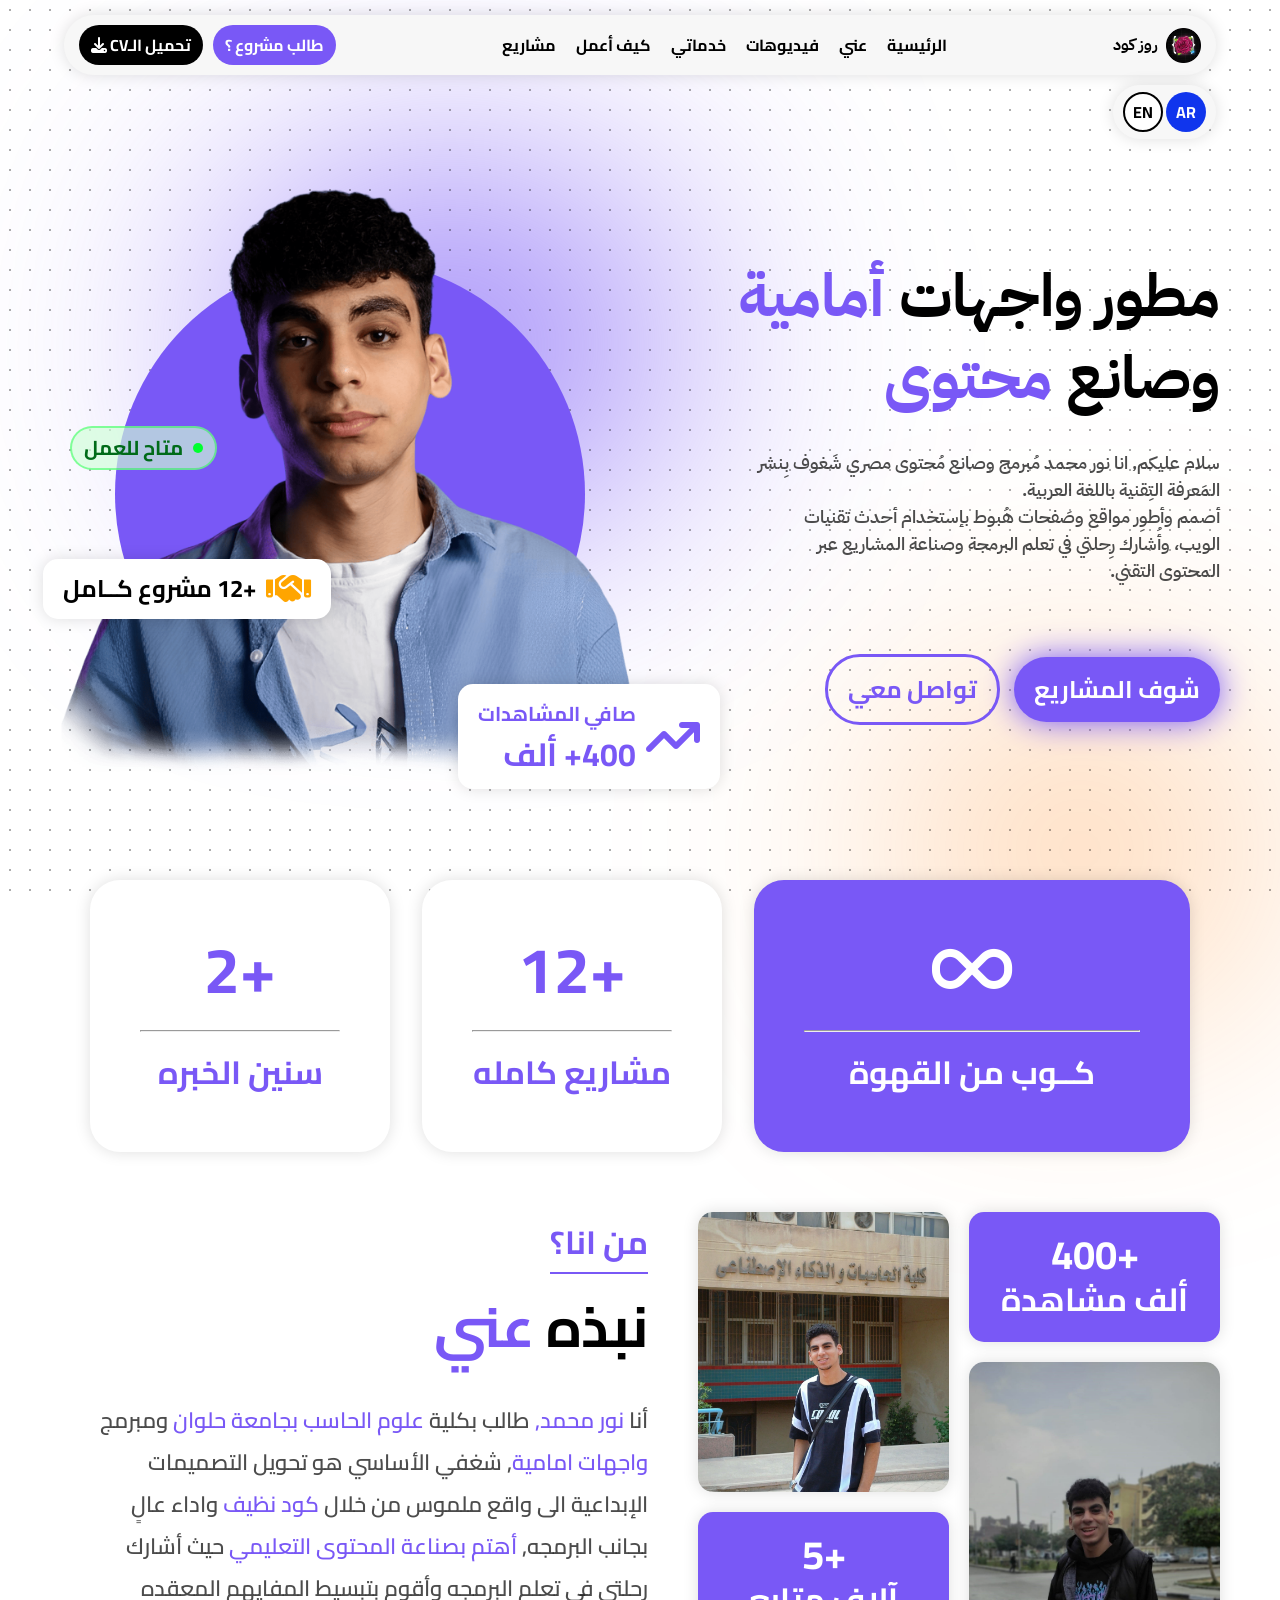
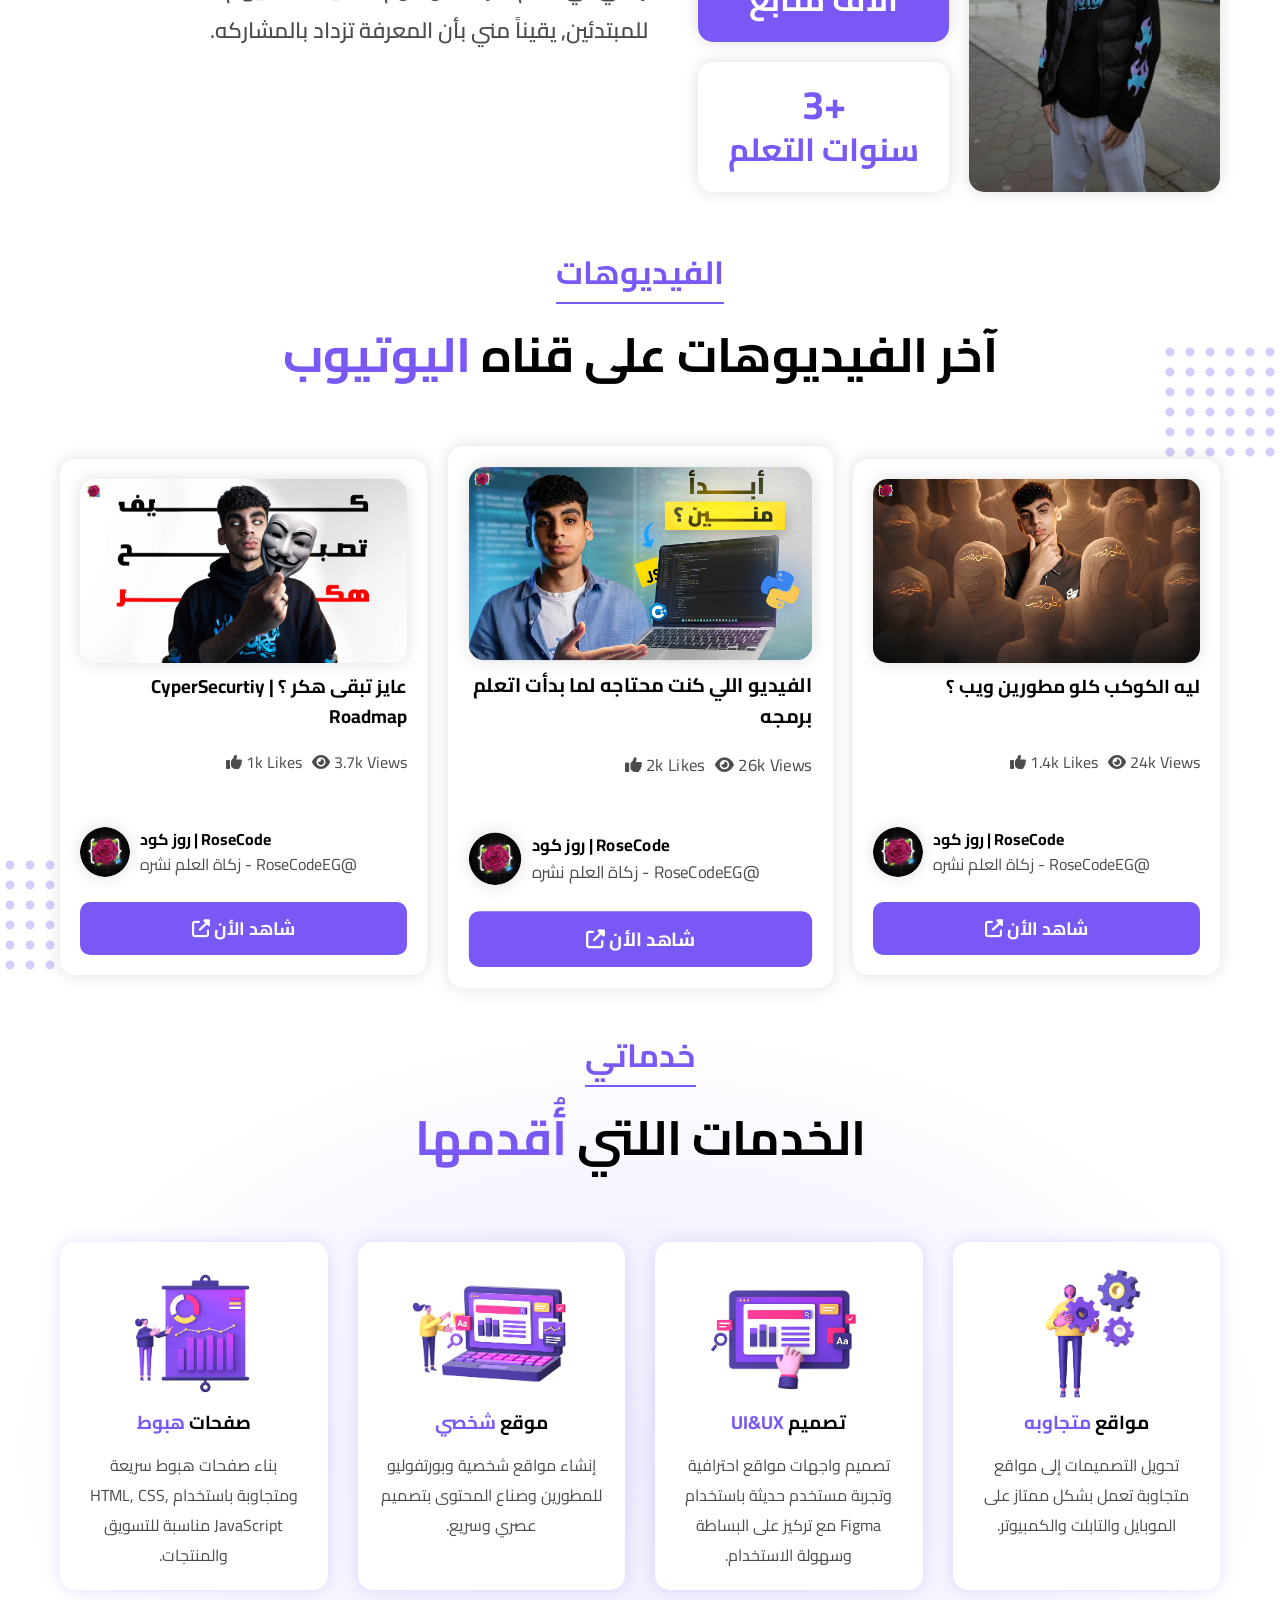
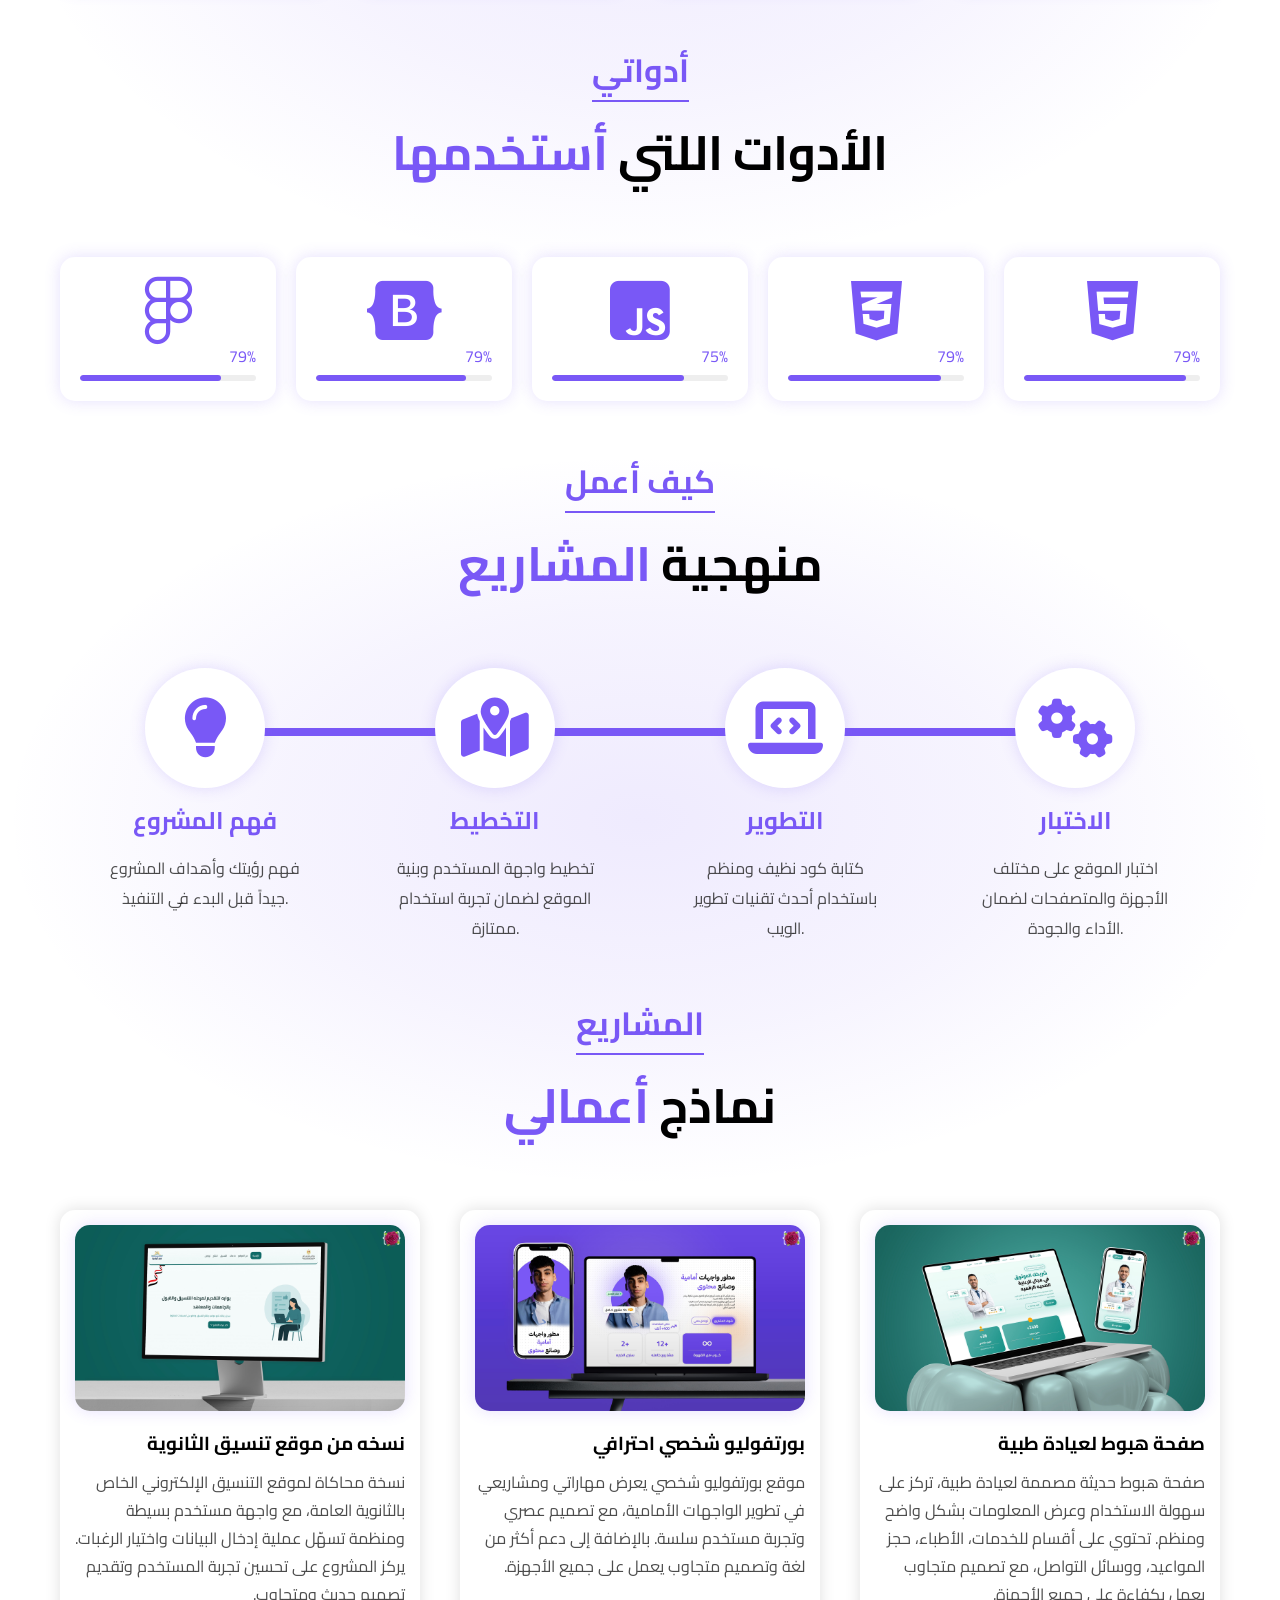
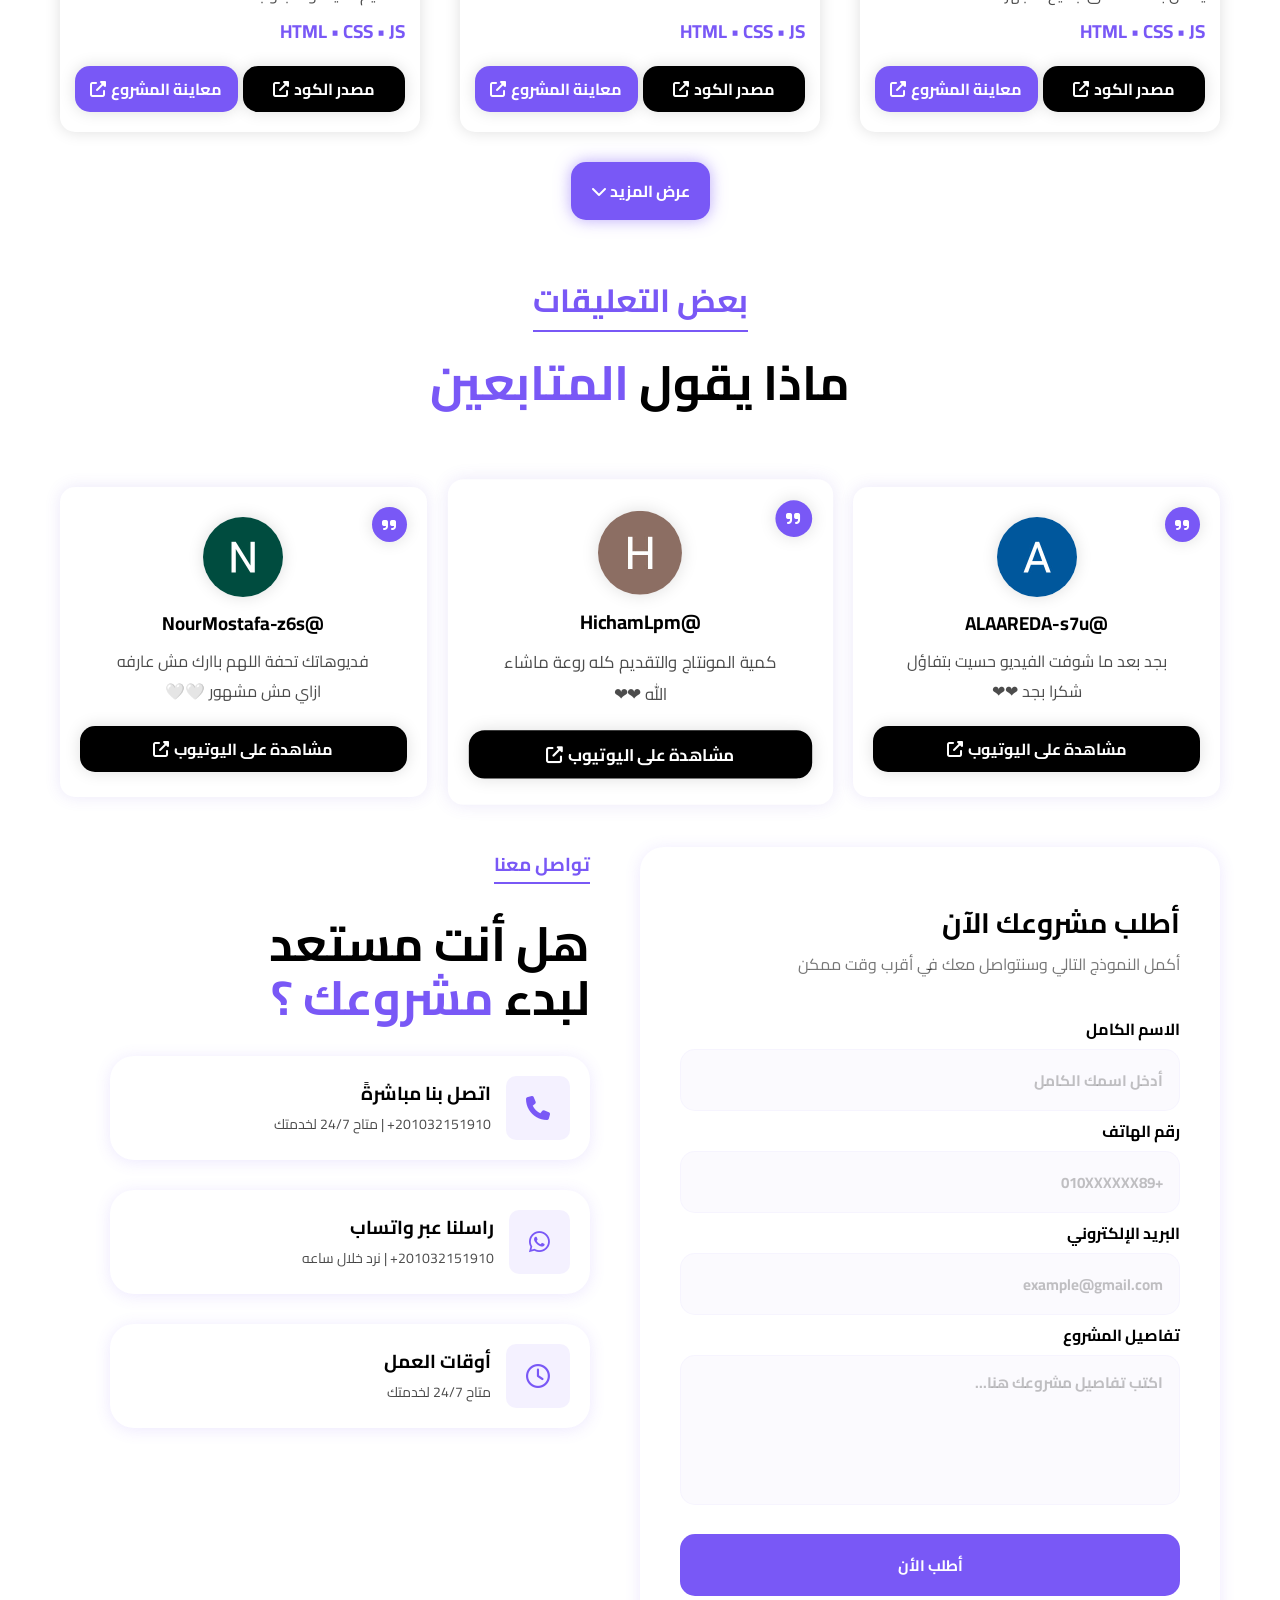
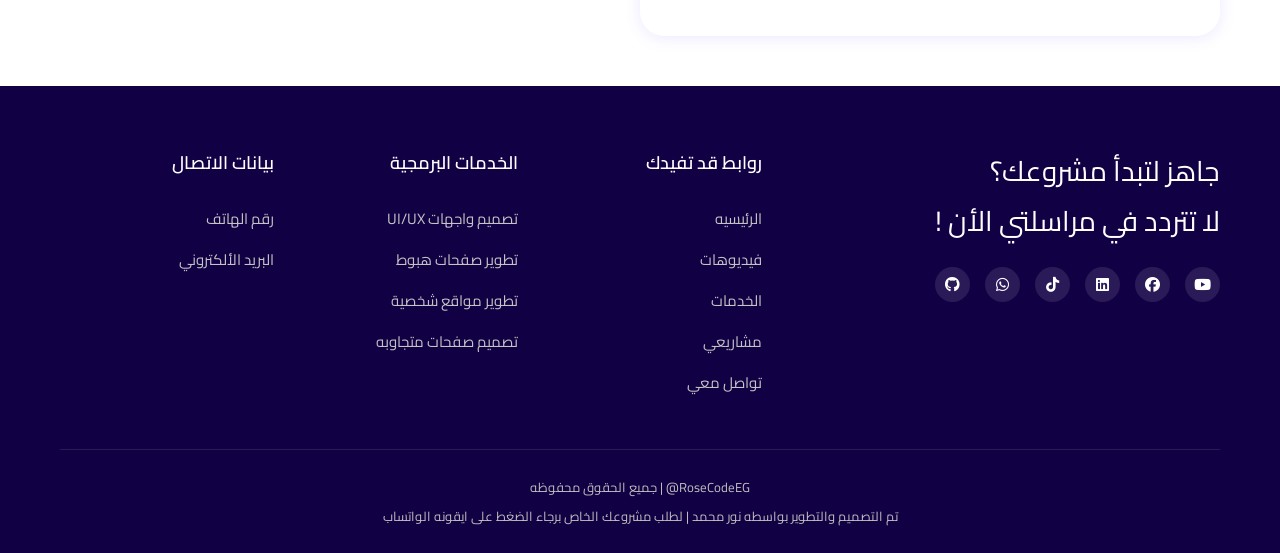
==== commit 26ccee26: "Update index.html" ====
--- a/index.html
+++ b/index.html
@@ -328,8 +328,8 @@
                         <div class="bottombox">
                             <h3 class="technologies">HTML • CSS • JS</h3>
                             <div class="btnbox">
-                                <a href="#" class="srccode">مصدر الكود <i class="fas fa-external-link-alt"></i></a>
-                                <a href="#" class="livedemo">معاينة المشروع <i class="fas fa-external-link-alt"></i></a>
+                                <a href="https://github.com/Nour-Mohamed1111/MainPortfolio" class="srccode">مصدر الكود <i class="fas fa-external-link-alt"></i></a>
+                                <a href="https://rosecode.vercel.app" class="livedemo">معاينة المشروع <i class="fas fa-external-link-alt"></i></a>
                             </div>
                         </div>
                     </div>
@@ -564,4 +564,4 @@
     <button id="scrollTopBtn"><i class="fa-solid fa-arrow-up"></i></button>
 <script src="main.js"></script>
 </body>
-</html>+</html>
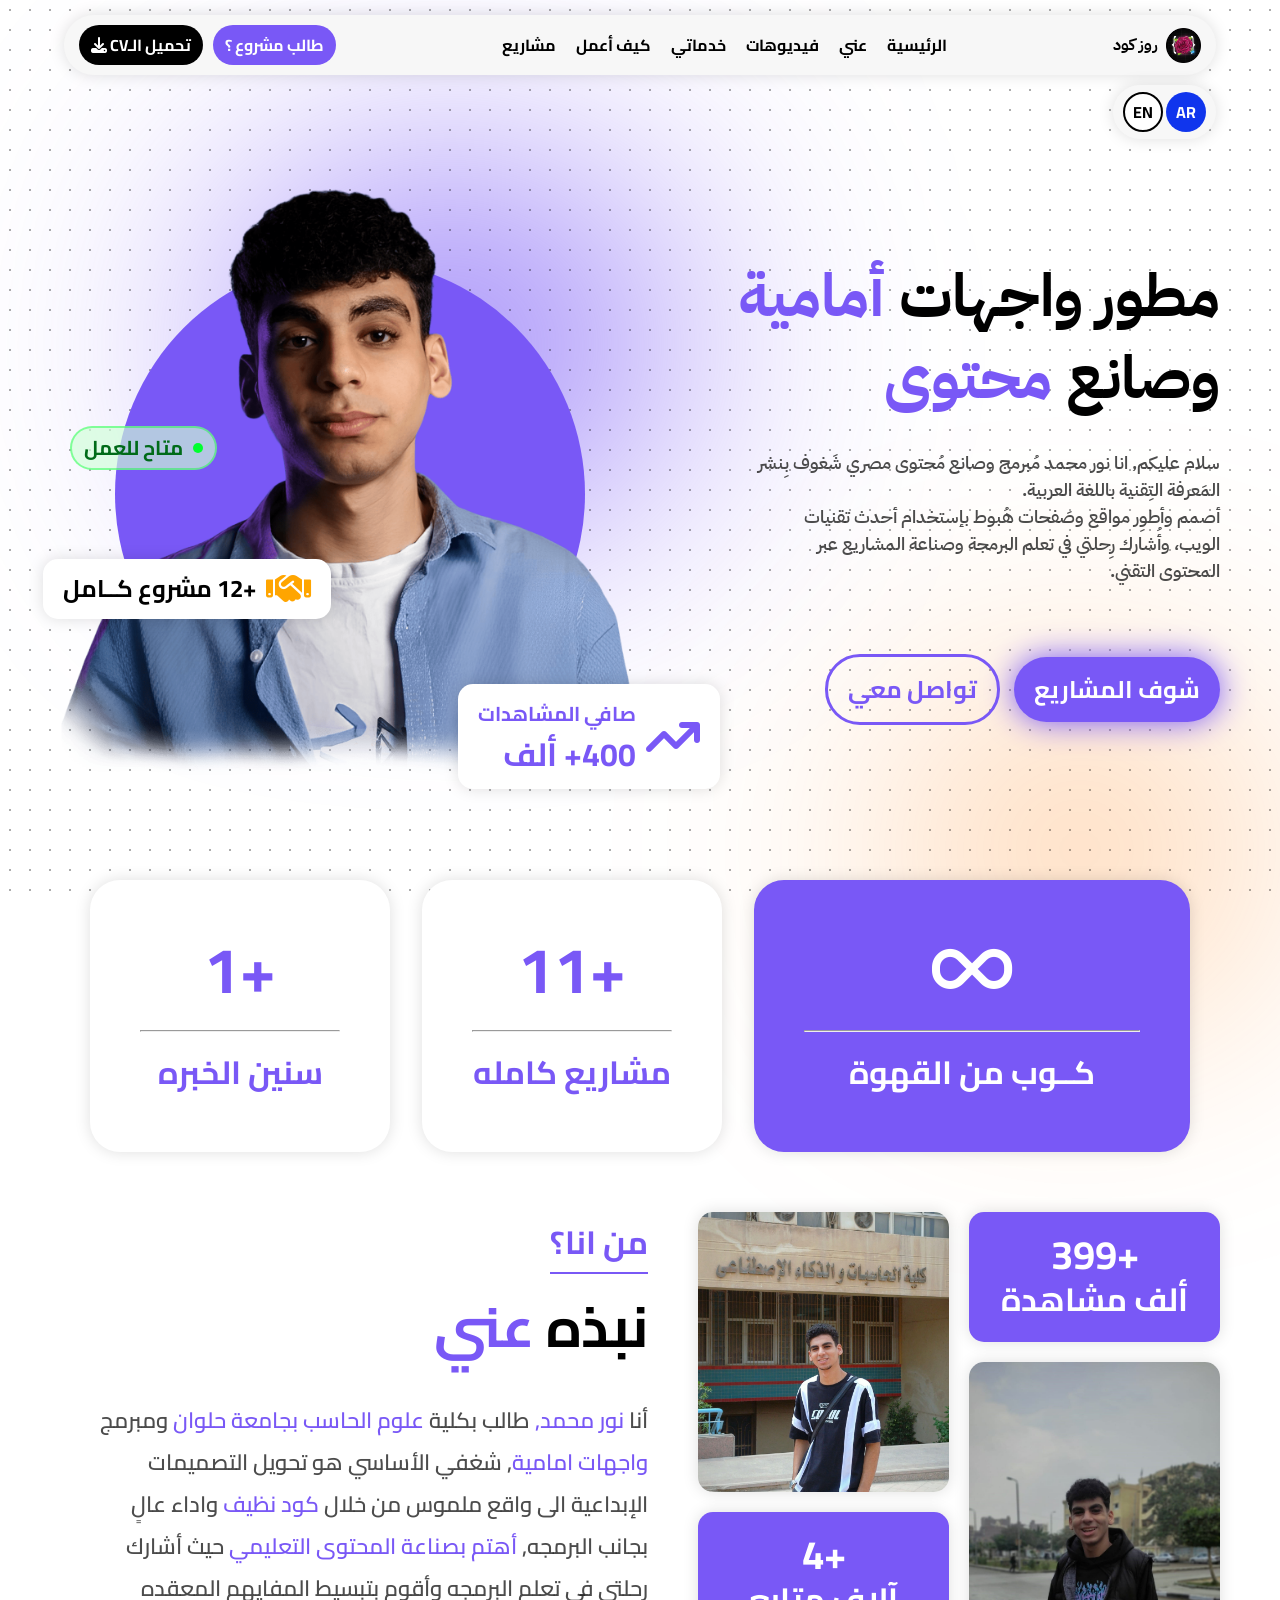
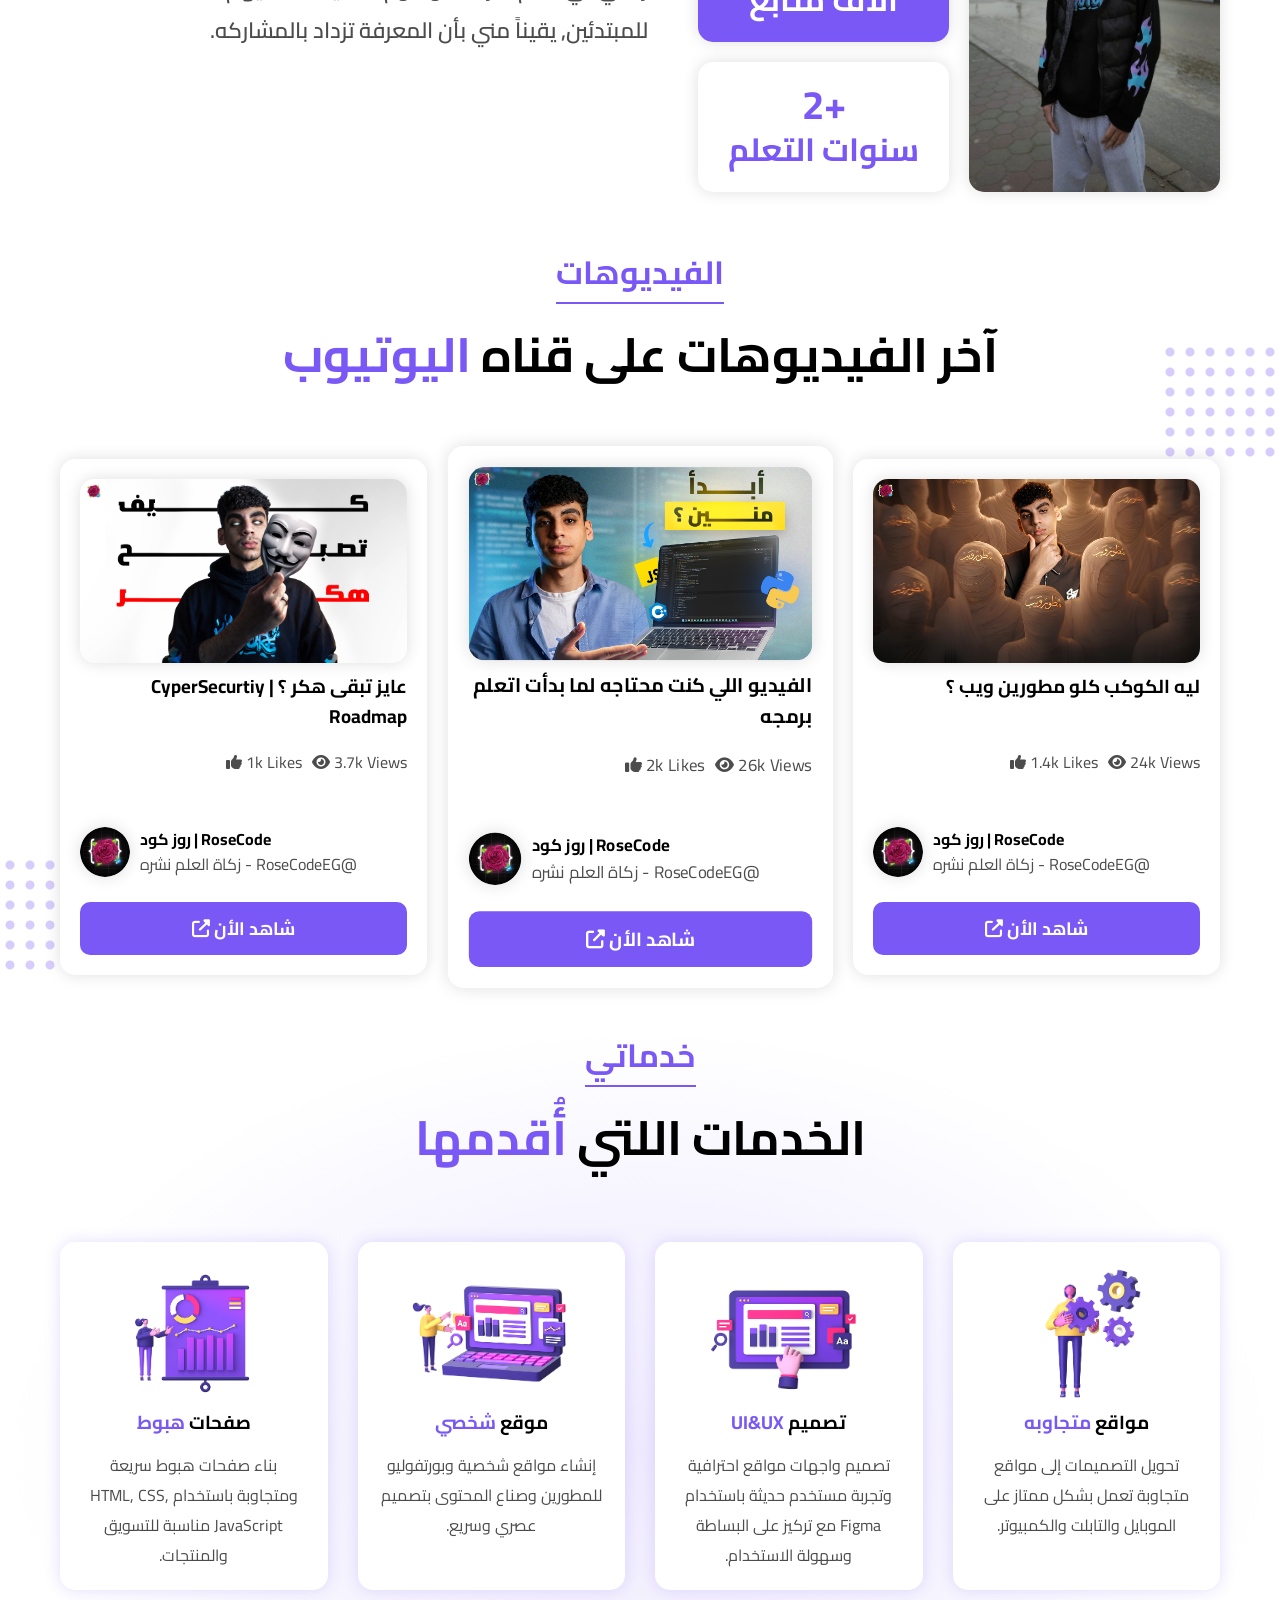
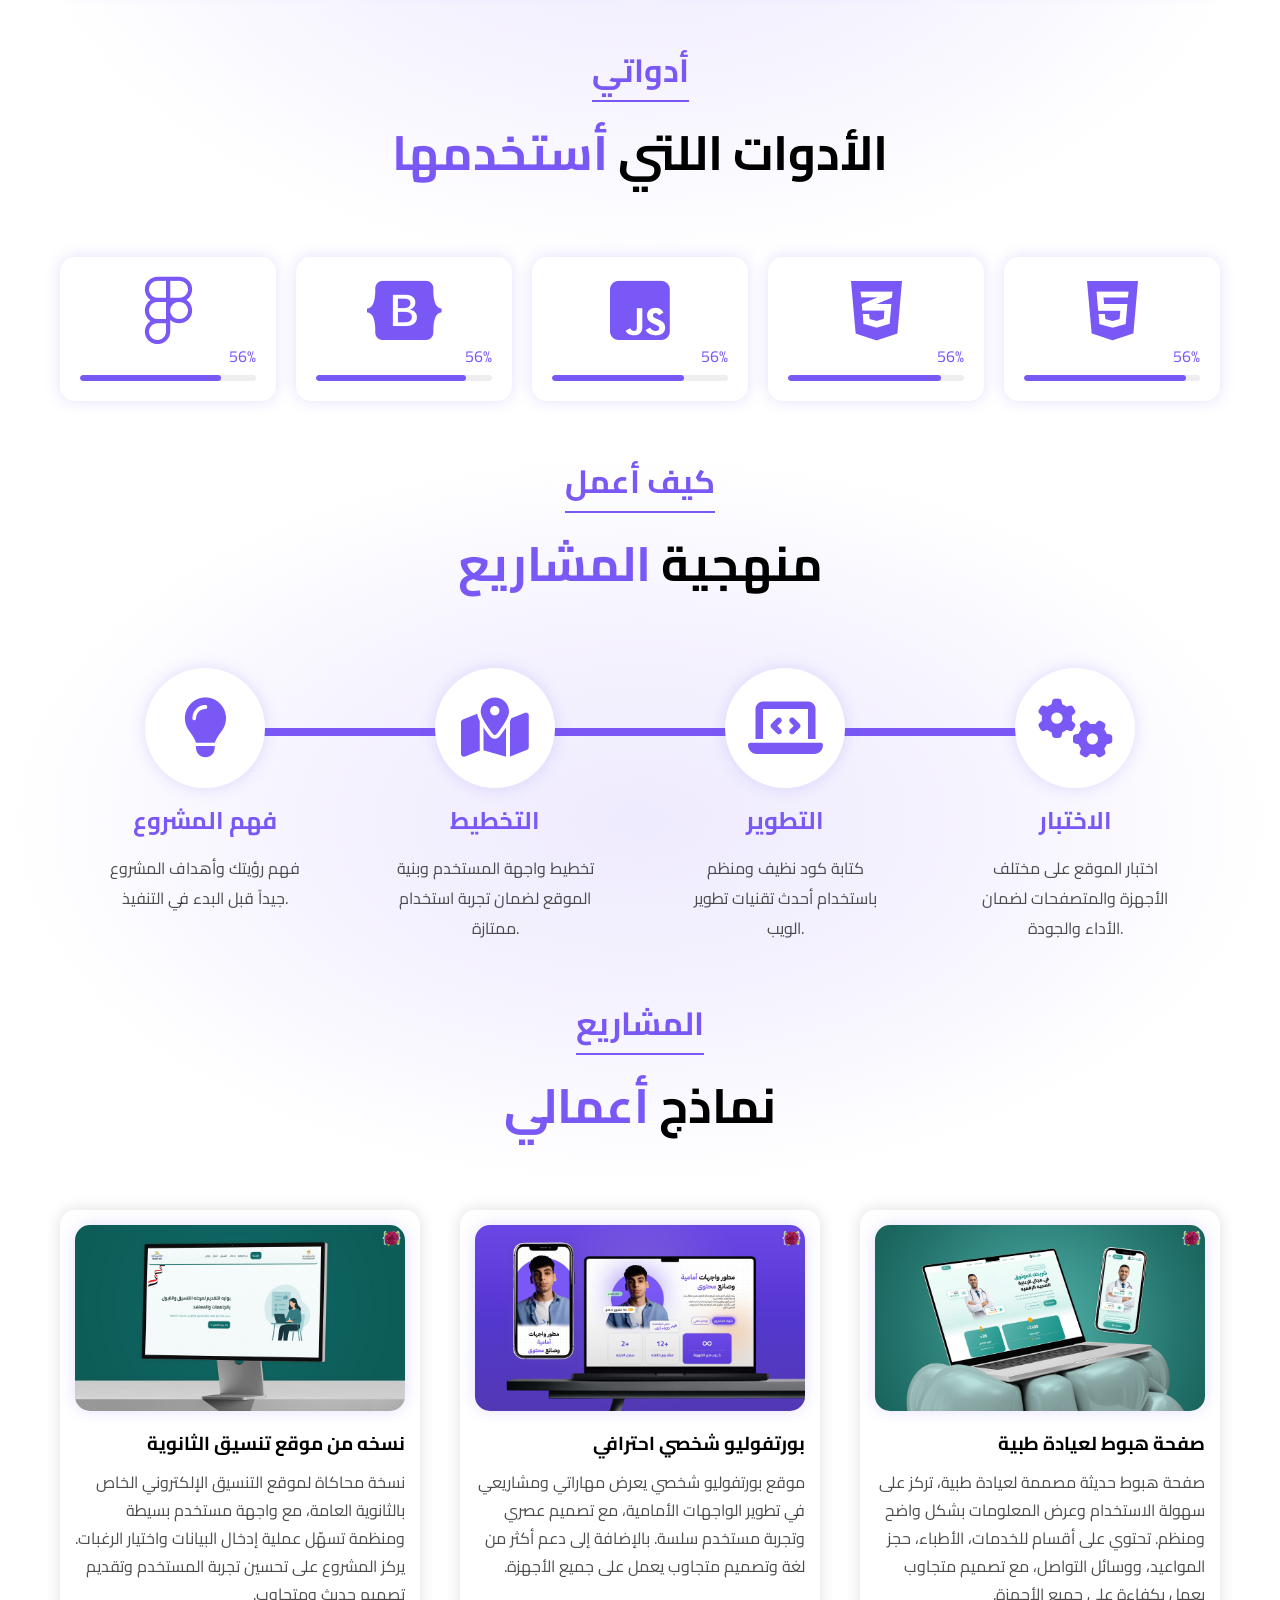
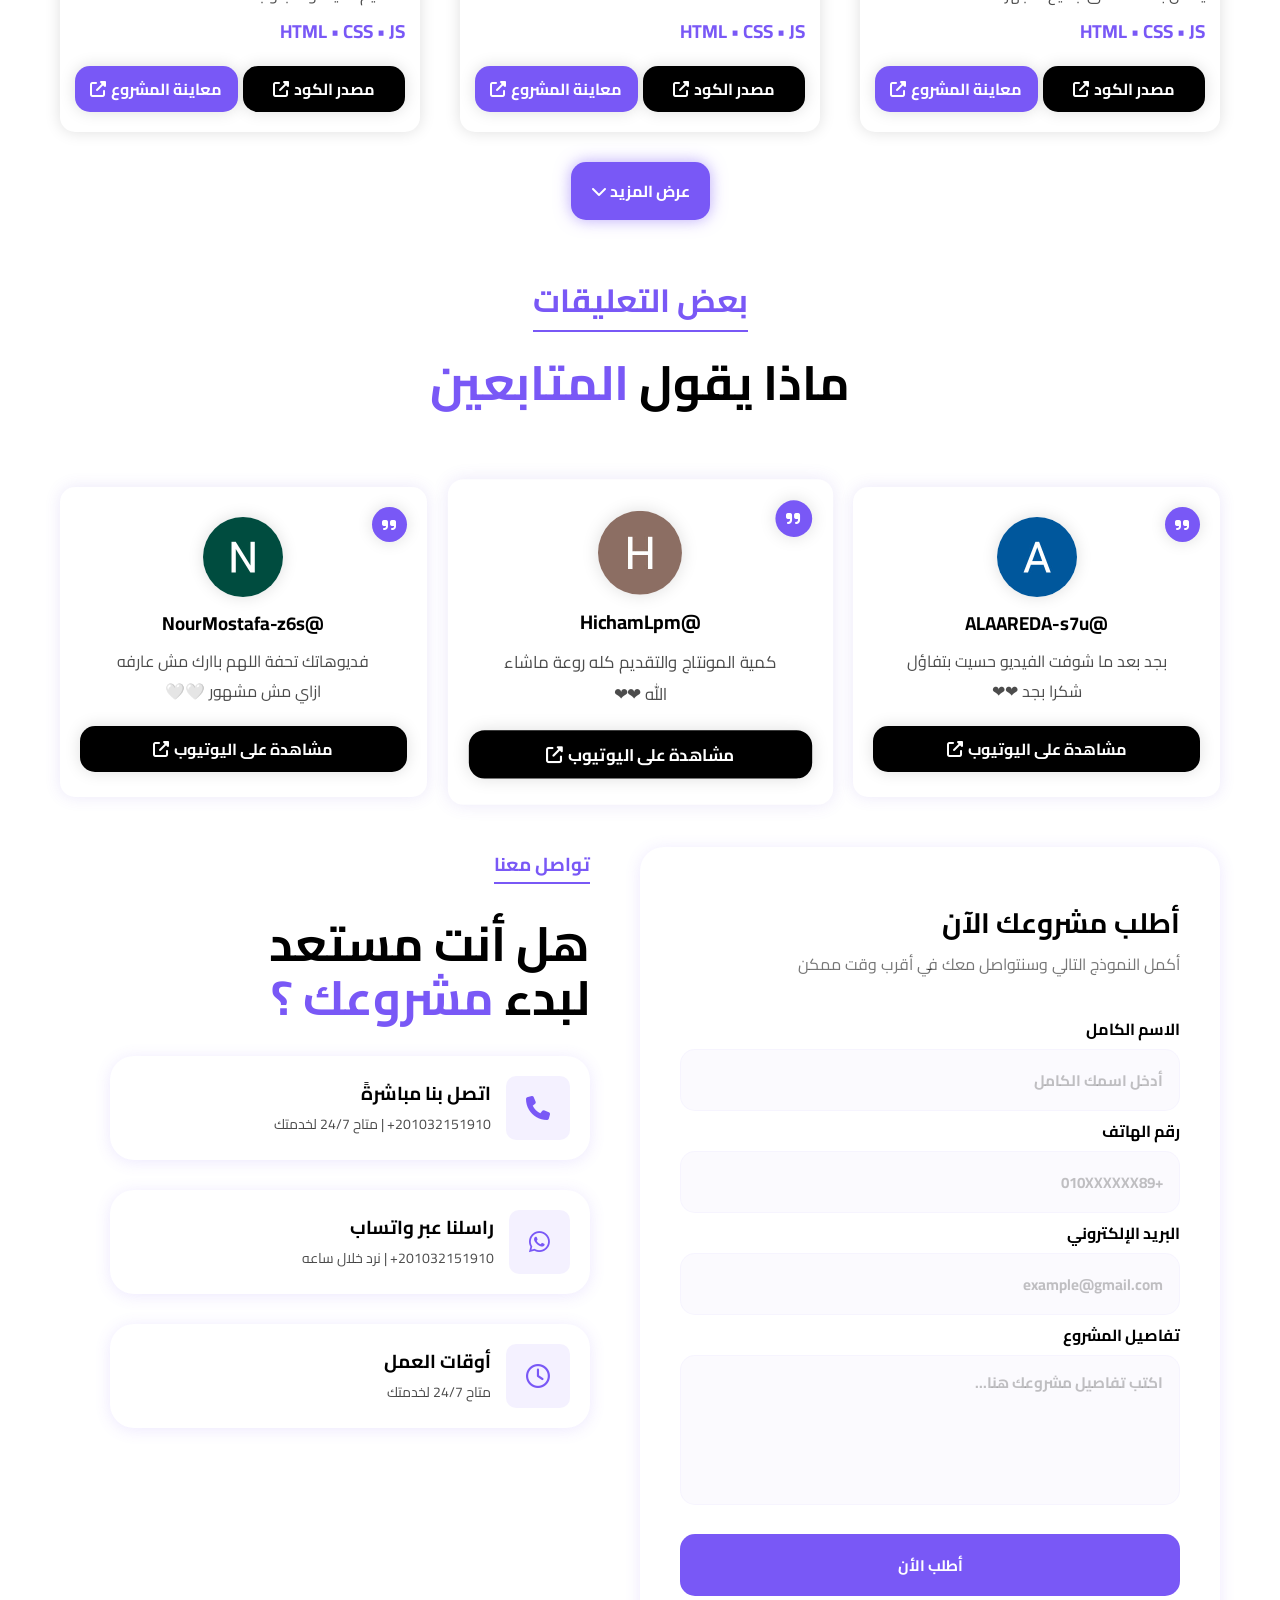
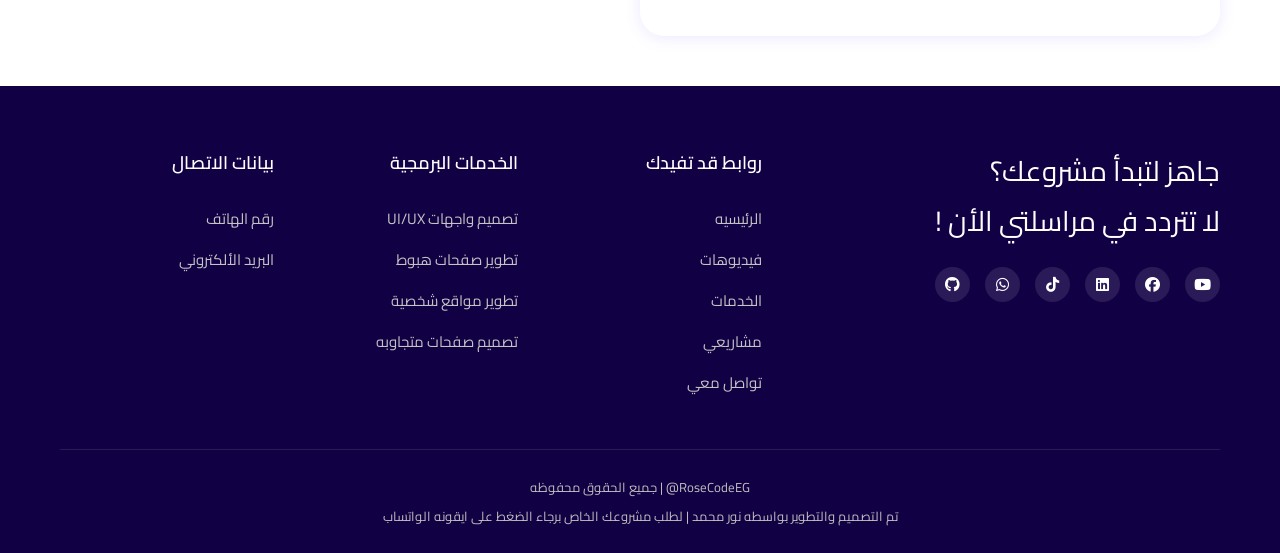
==== commit 6321bdd3: "Update index.html" ====
--- a/index.html
+++ b/index.html
@@ -371,7 +371,7 @@
                             <h3 class="technologies">HTML • CSS • JS</h3>
                             <div class="btnbox">
                                 <a href="https://github.com/Nour-Mohamed1111/WebsiteSaver" class="srccode">مصدر الكود <i class="fas fa-external-link-alt"></i></a>
-                                <a href="https://website-saver-five.vercel.app" class="livedemo">معاينة المشروع <i class="fas fa-external-link-alt"></i></a>
+                                <a href="https://website-saver-v1.vercel.app" class="livedemo">معاينة المشروع <i class="fas fa-external-link-alt"></i></a>
                             </div>
                         </div>
                     </div>
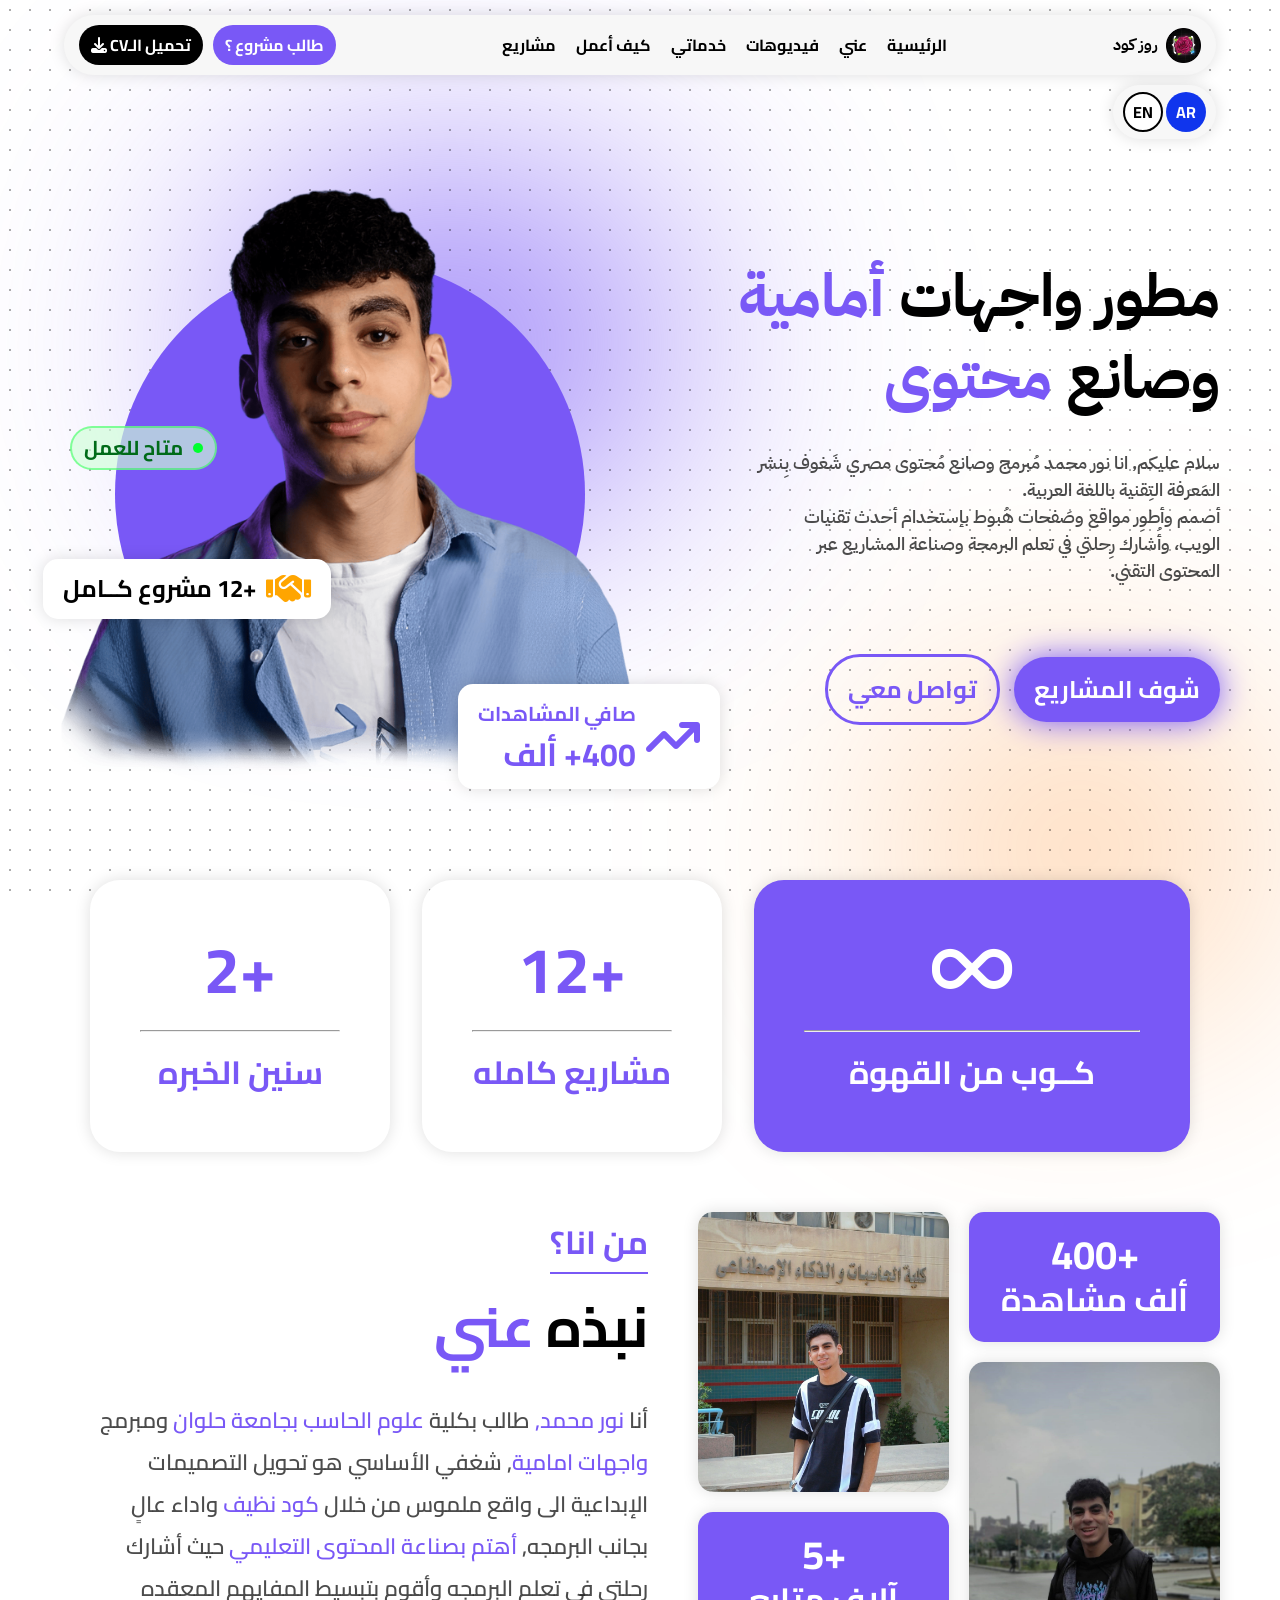
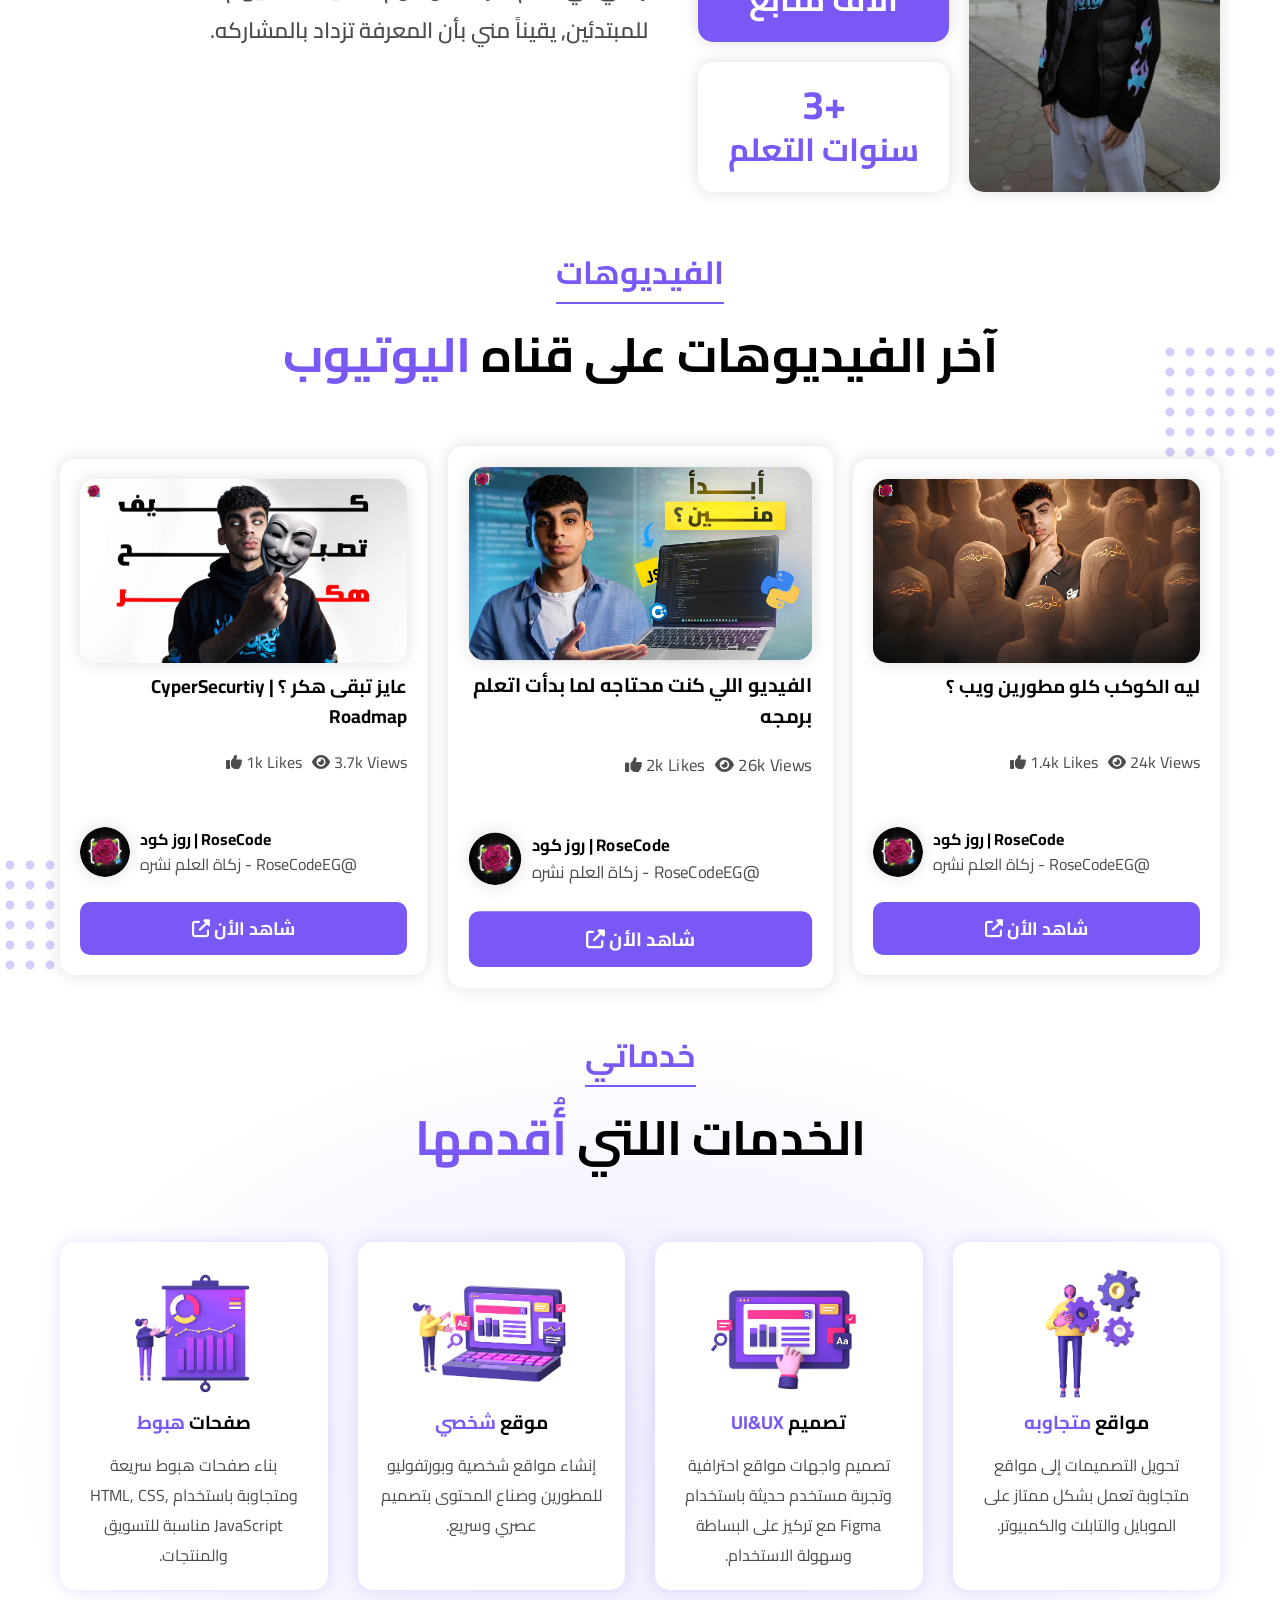
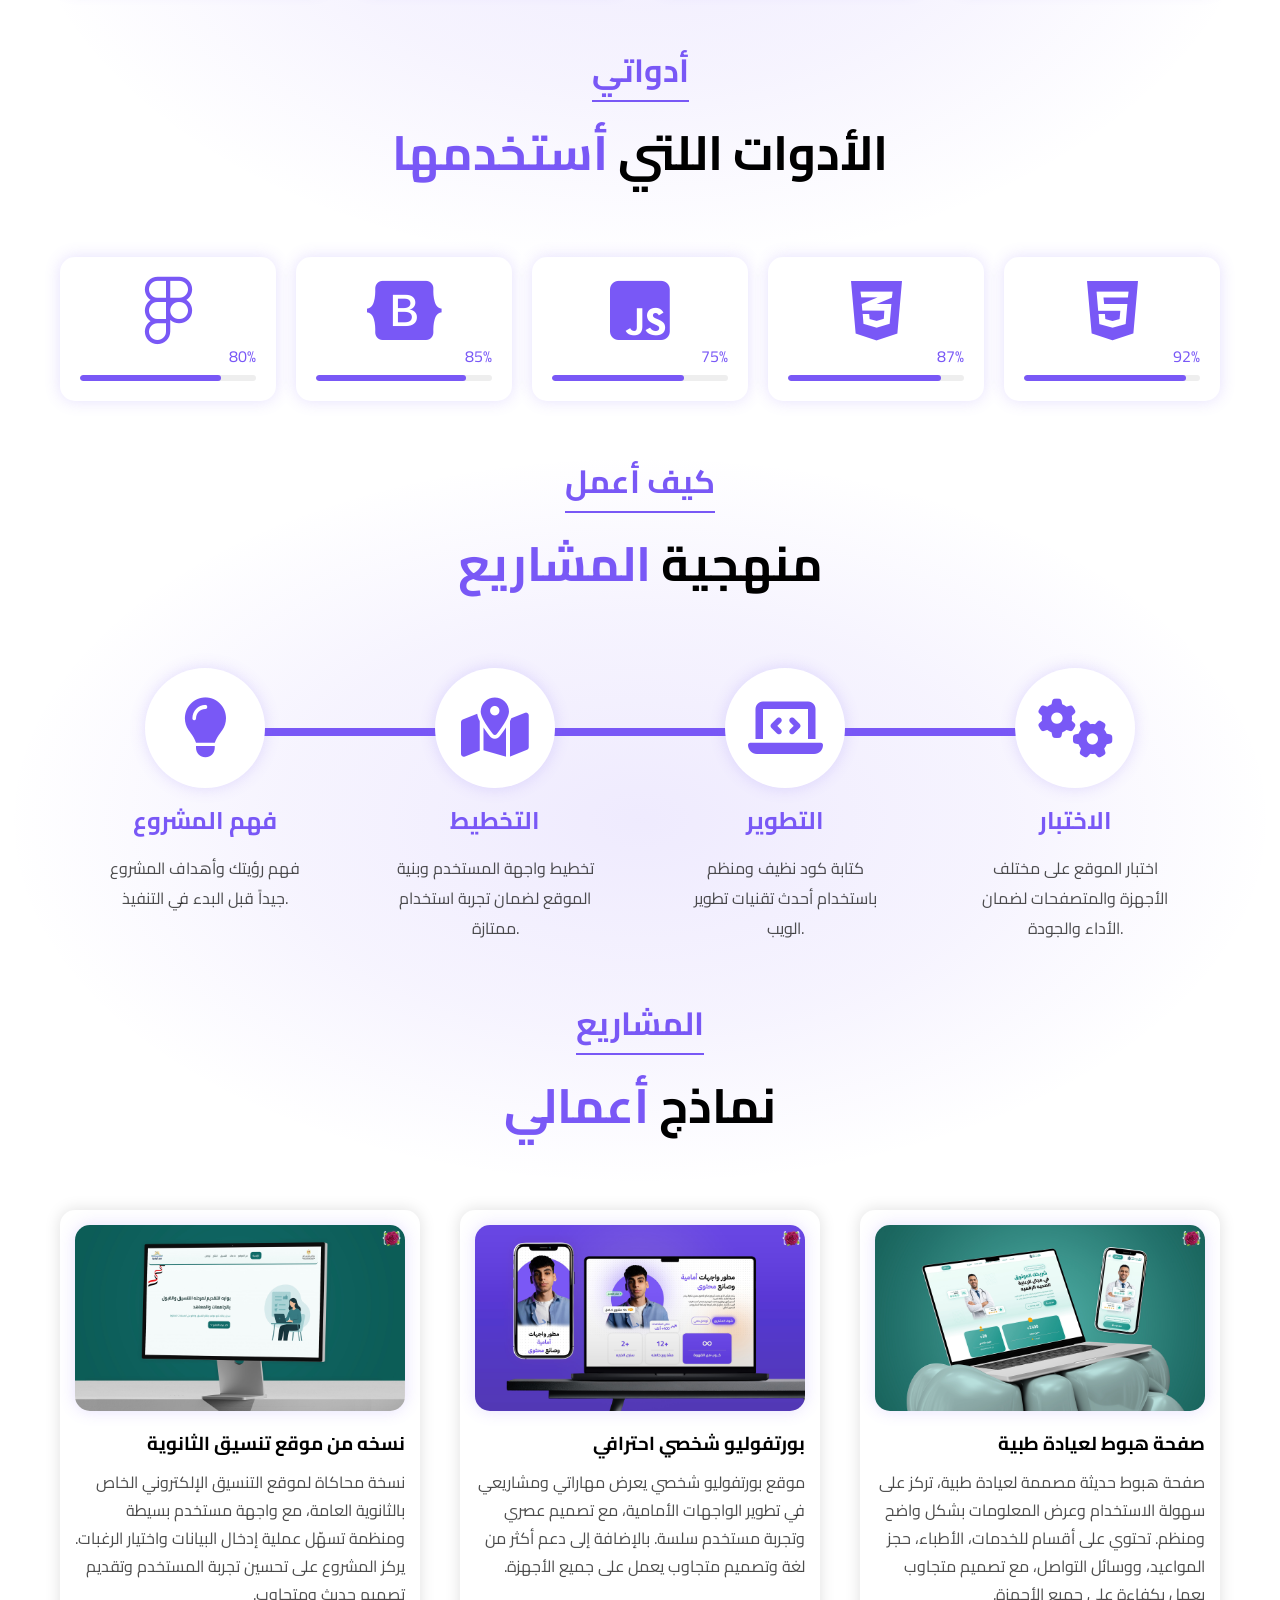
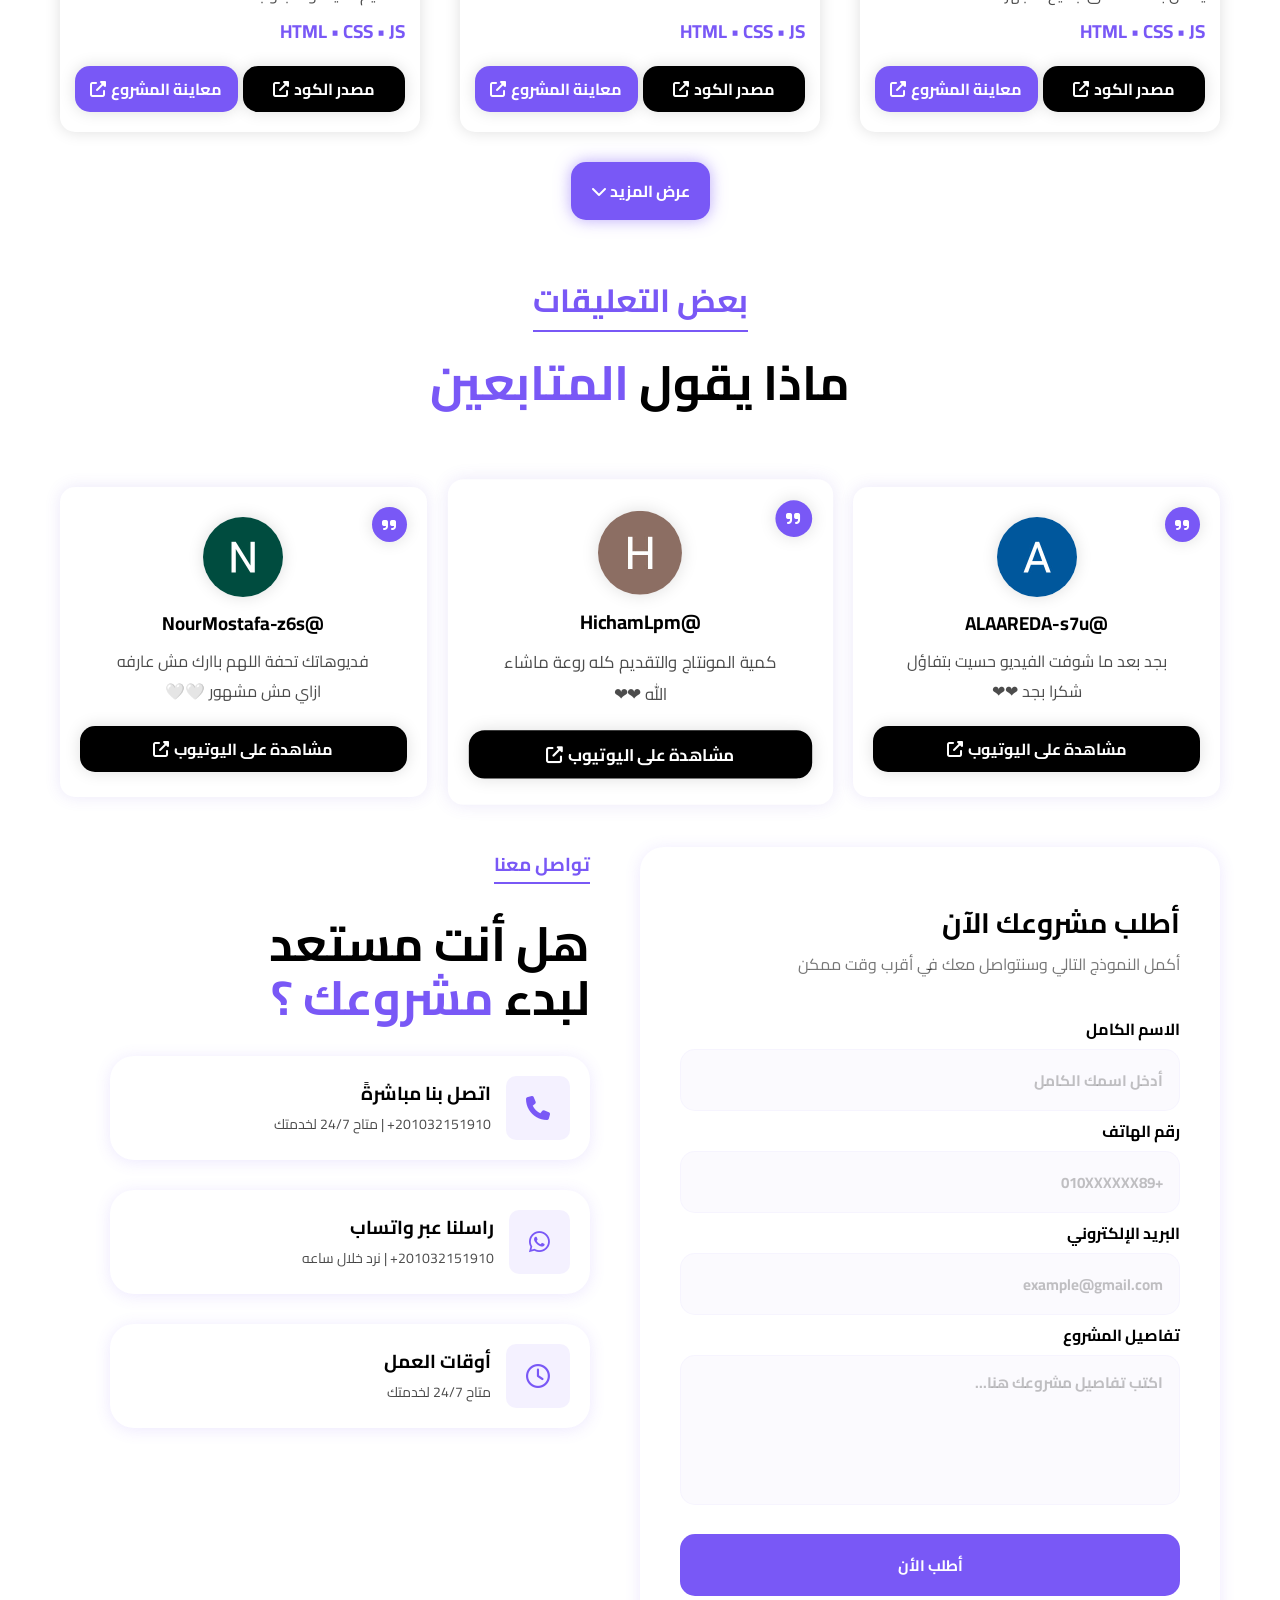
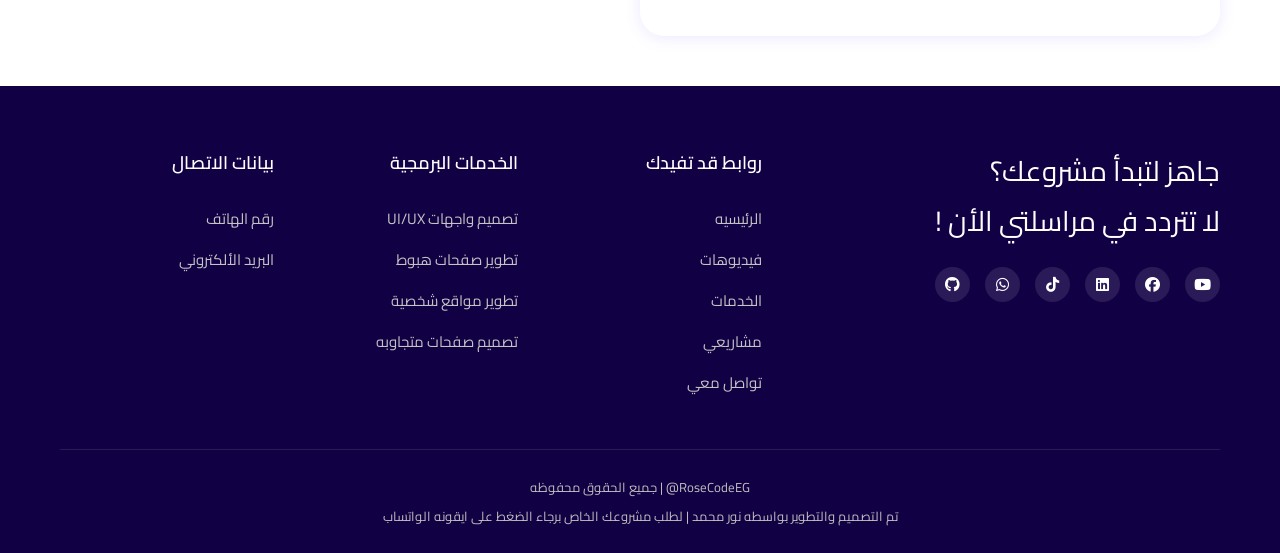
==== commit 704d49f1: "Update index.html" ====
--- a/index.html
+++ b/index.html
@@ -35,7 +35,7 @@
                     </div>
                     <div class="left-menu">
                         <a href="#contactus" class="gotoproj">طالب مشروع ؟</a>
-                        <a href="#" class="download-cv" download>تحميل الـCV <i class="fa-solid fa-download"></i></a>
+                        <a href="assets/Nour_MohamedCV.pdf" class="download-cv" download>تحميل الـCV <i class="fa-solid fa-download"></i></a>
                         <div class="toggleBtn"><i class="fas fa-bars"></i></div>
                     </div>
                     <div class="lang-btn">
